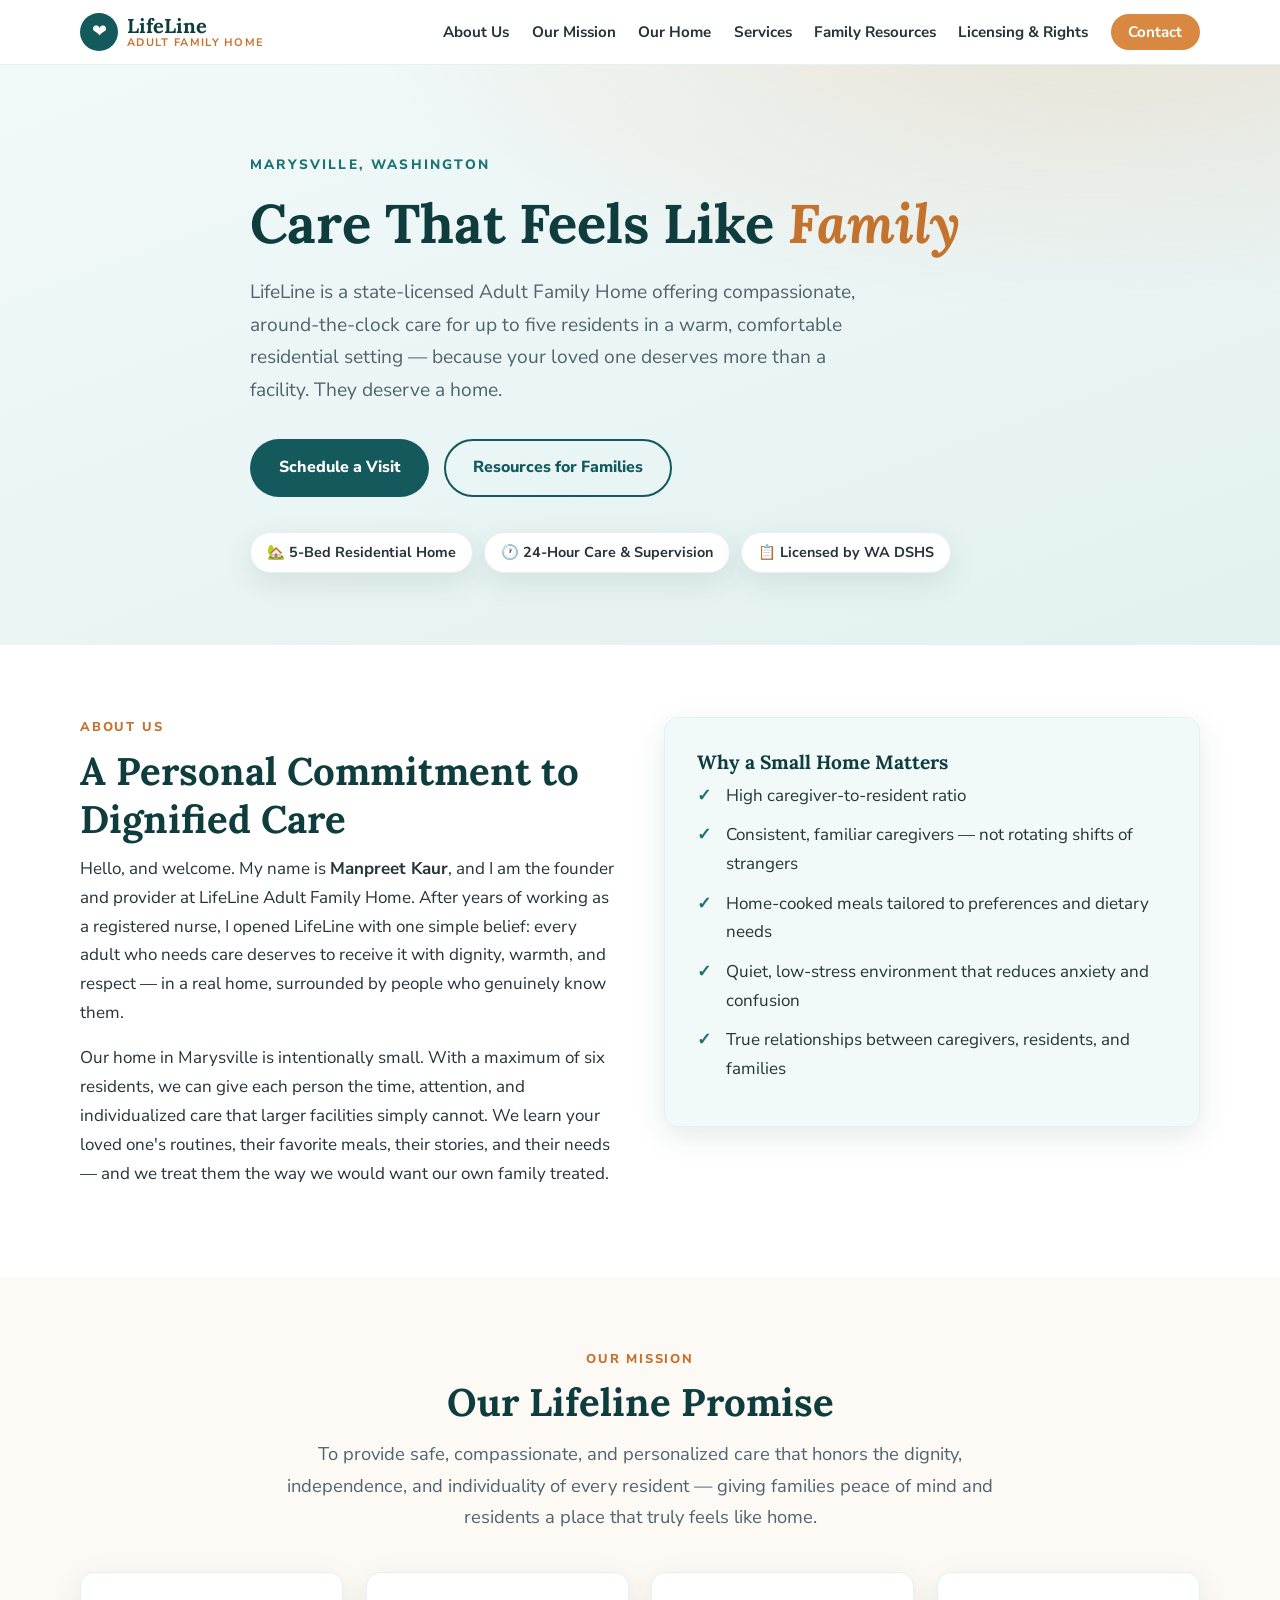
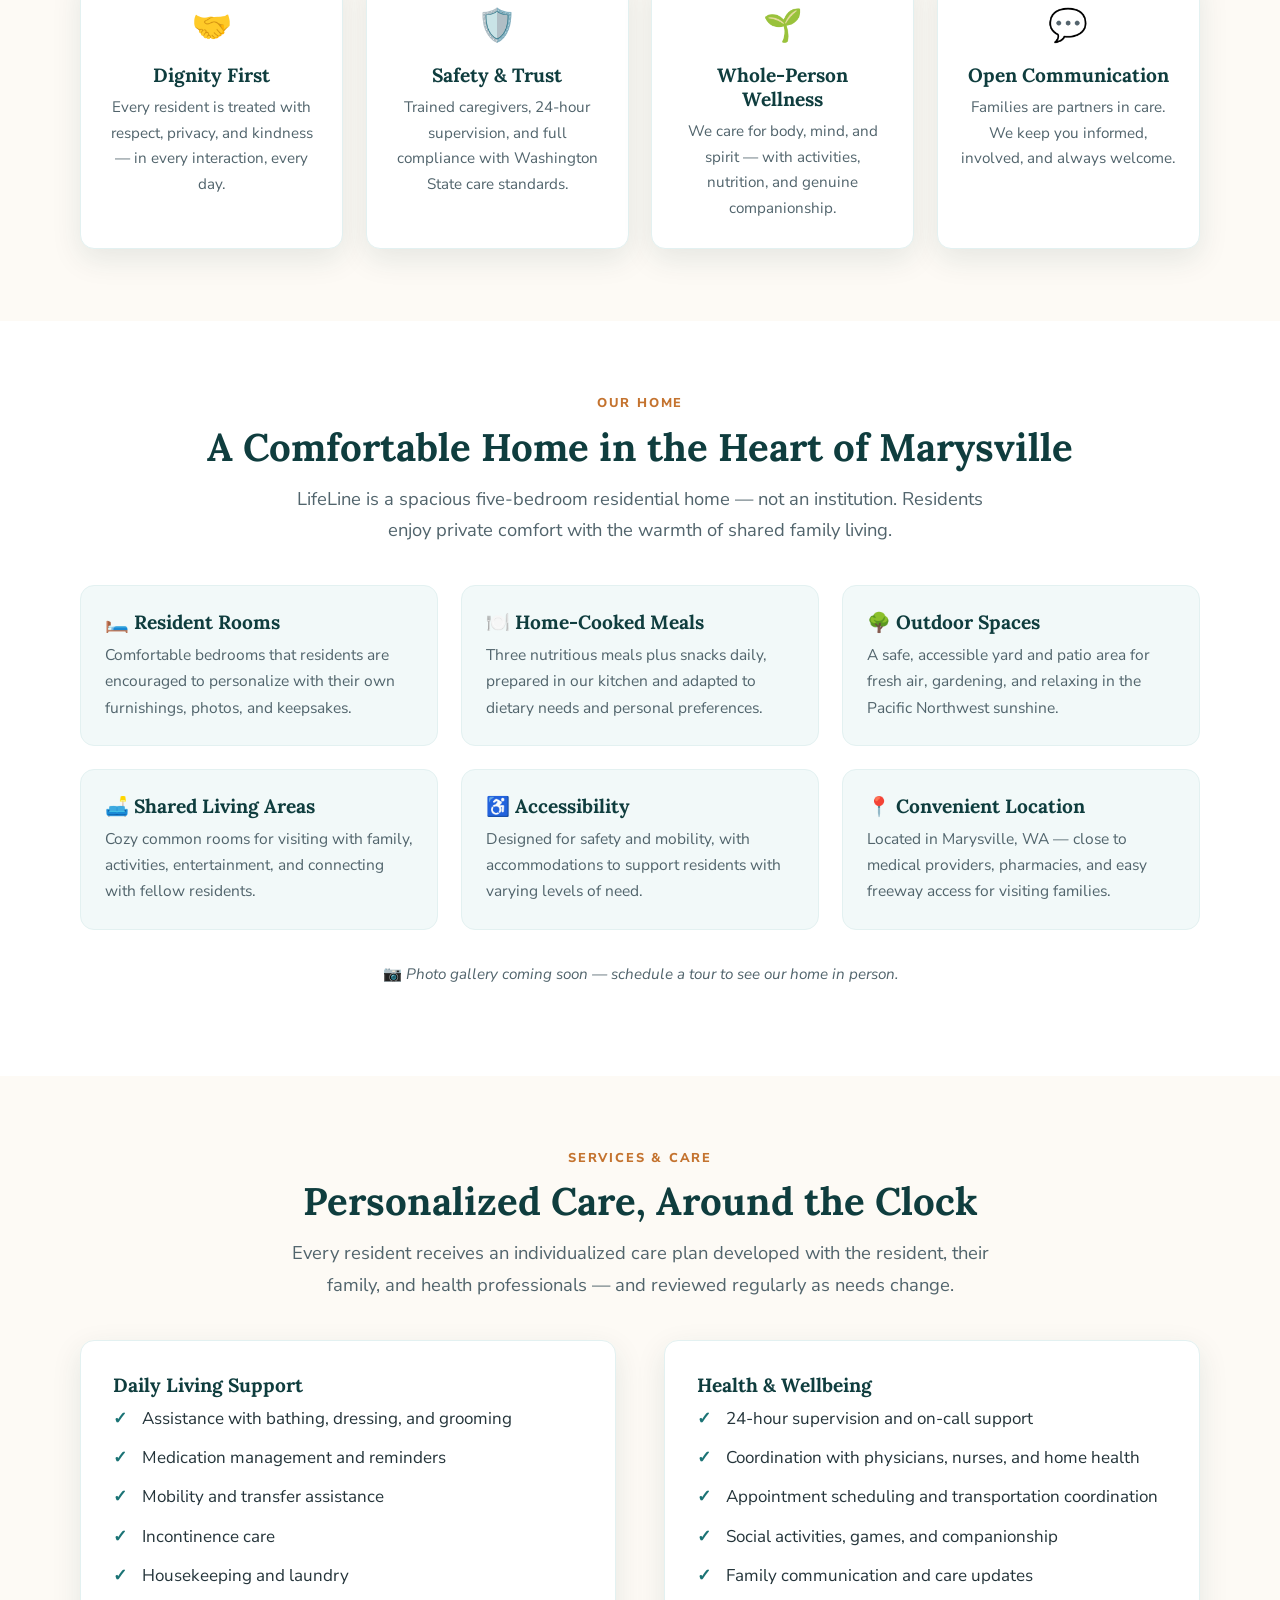
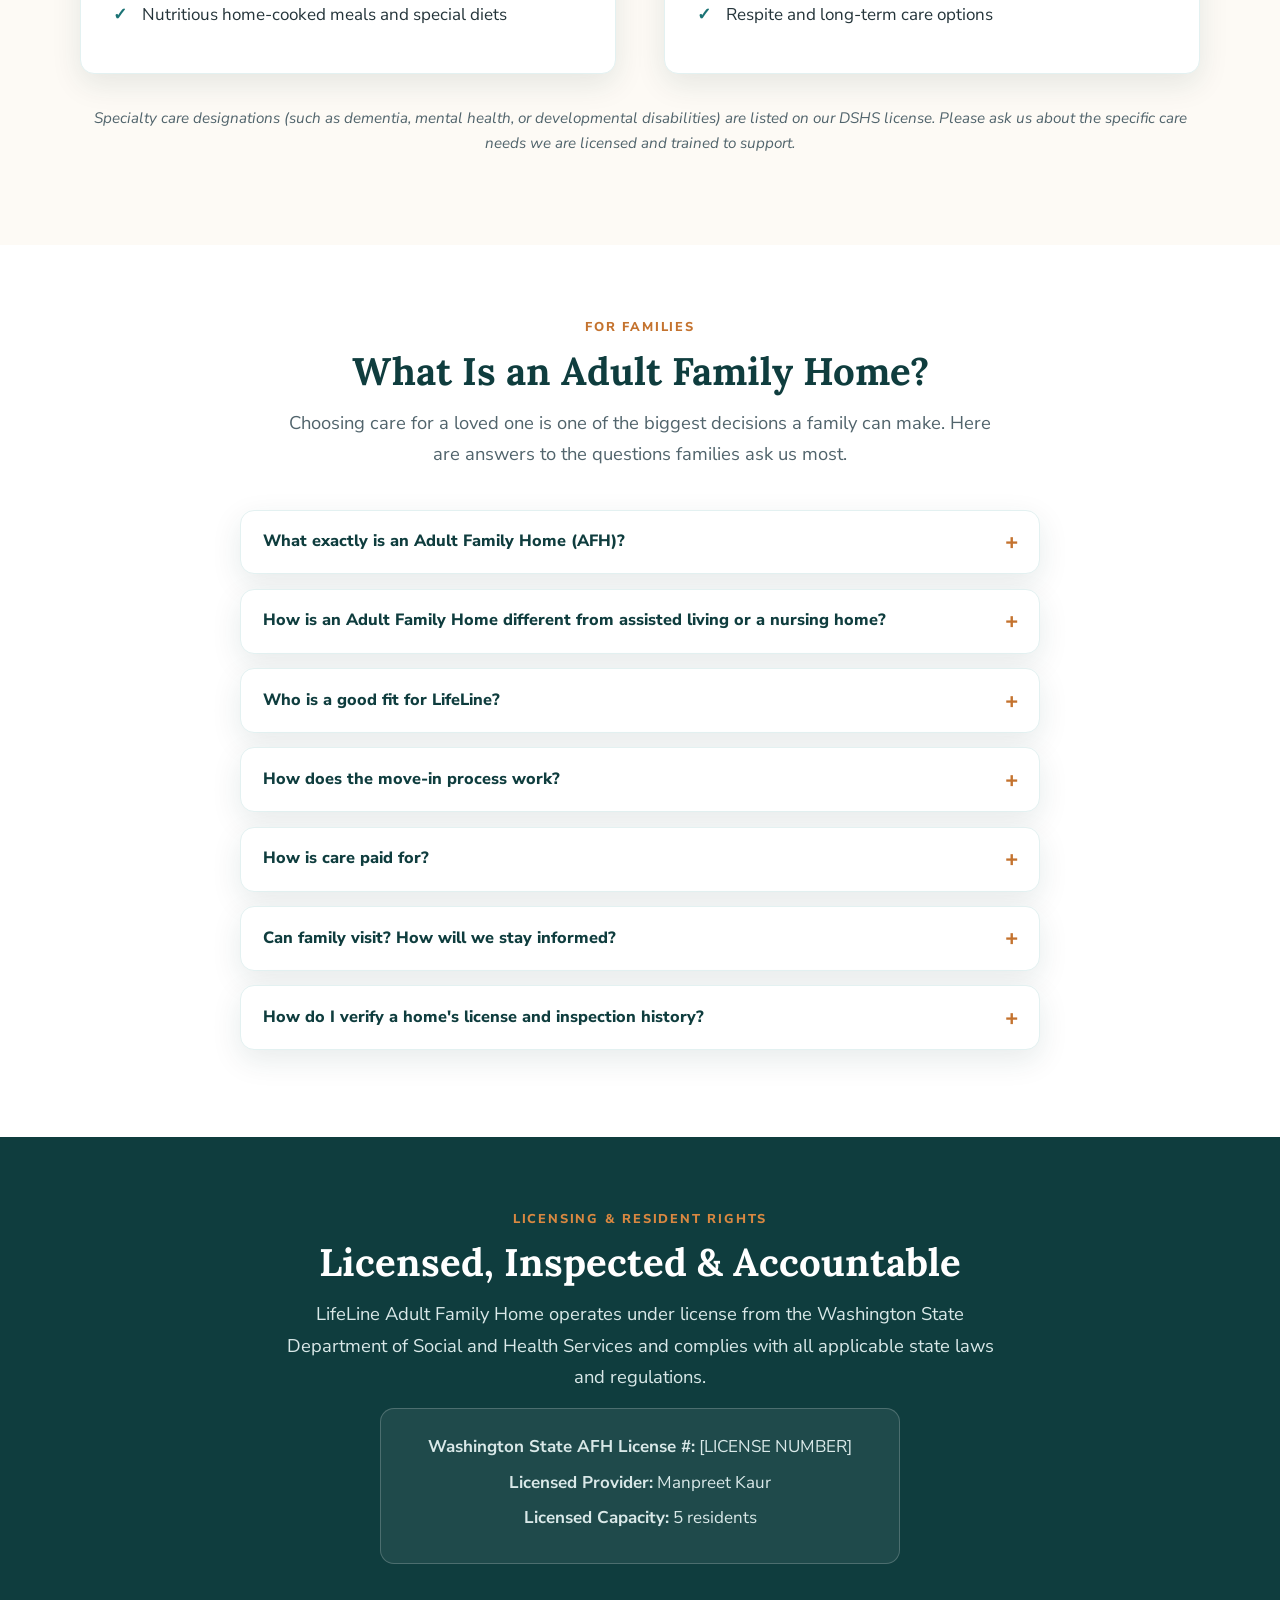
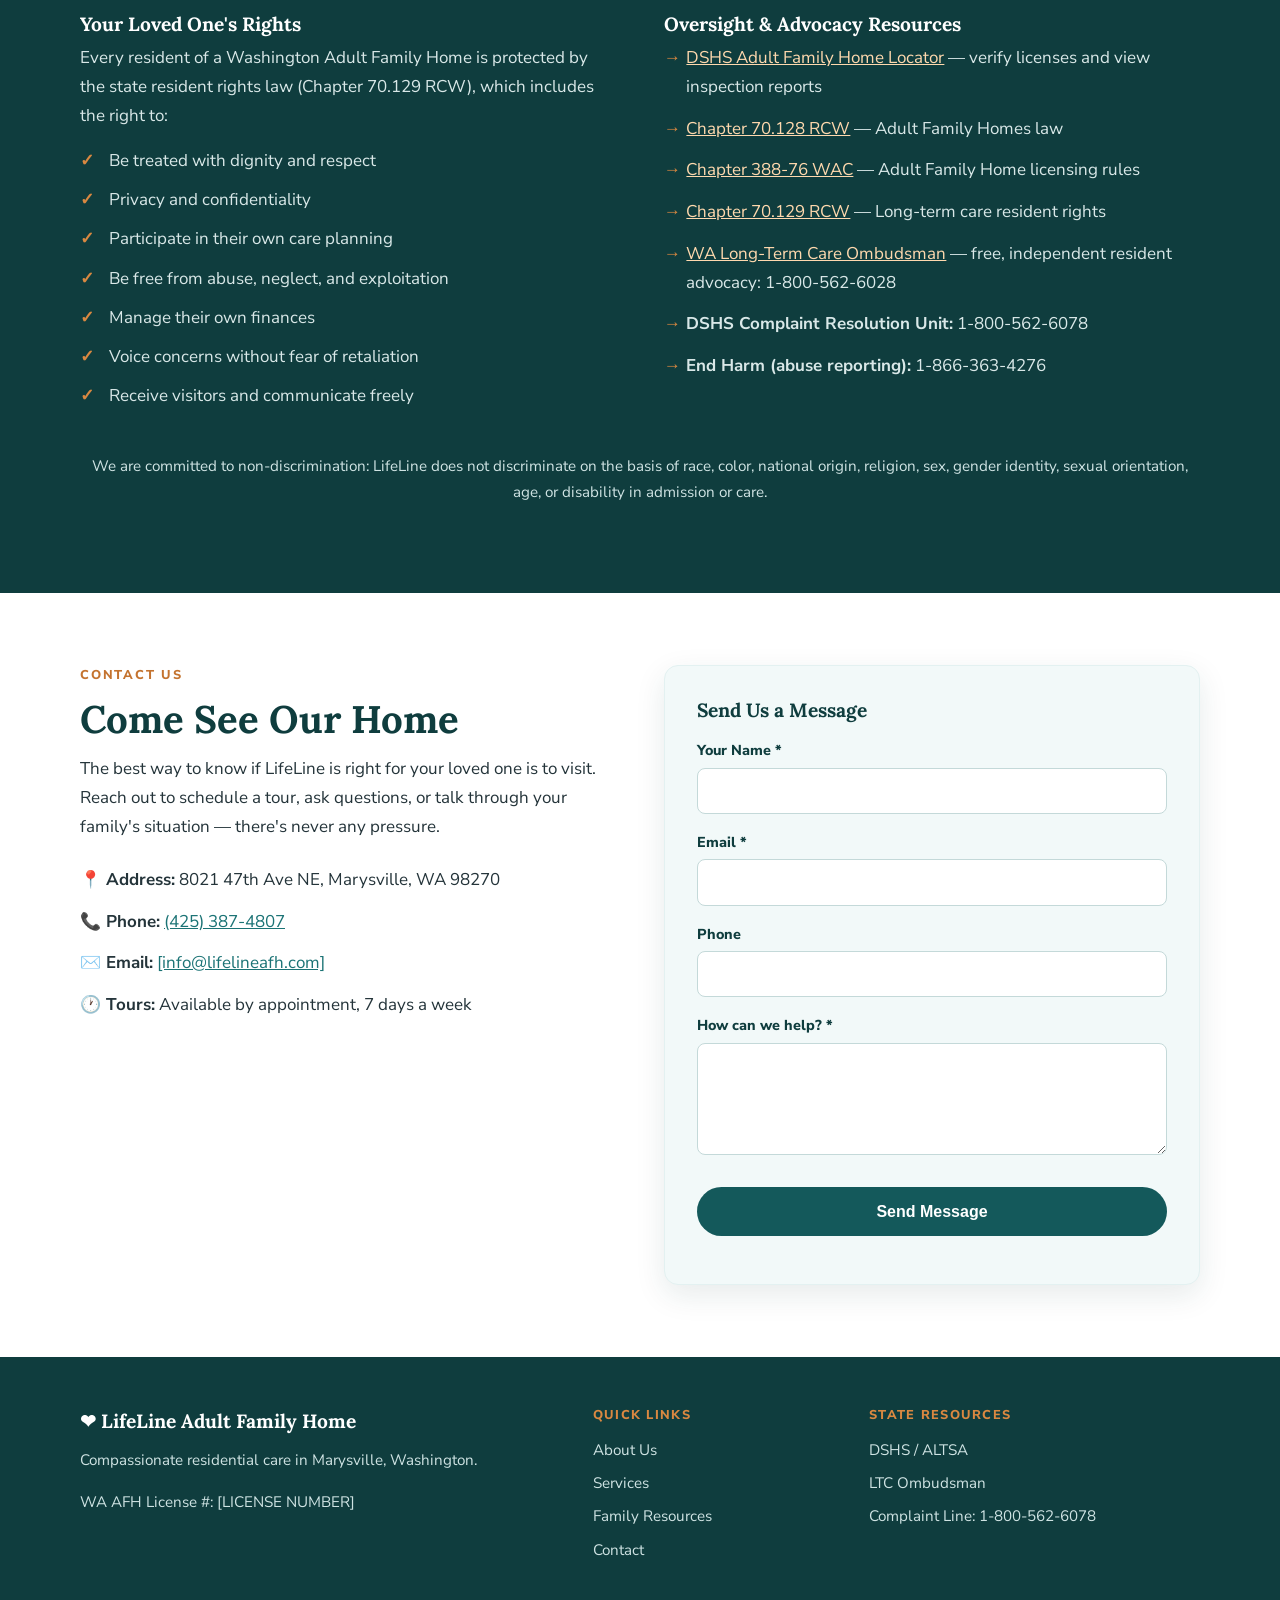
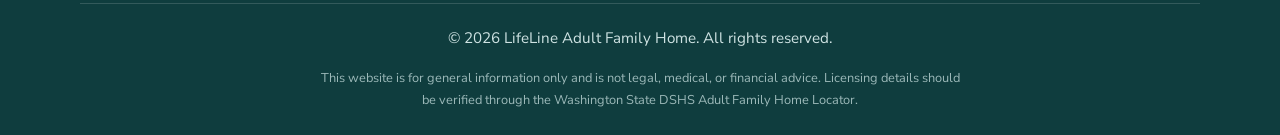
==== index.html @ e7408277 "Update index.html" ====
<!DOCTYPE html>
<html lang="en">
<head>
  <meta charset="UTF-8" />
  <meta name="viewport" content="width=device-width, initial-scale=1.0" />
  <meta name="description" content="LifeLine Adult Family Home in Marysville, Washington — compassionate, state-licensed residential care in a warm 5-bedroom home. Learn about our mission, services, and resources for families." />
  <title>LifeLine Adult Family Home | Marysville, WA</title>
  <link rel="preconnect" href="https://fonts.googleapis.com" />
  <link rel="preconnect" href="https://fonts.gstatic.com" crossorigin />
  <link href="https://fonts.googleapis.com/css2?family=Lora:wght@500;600;700&family=Nunito+Sans:wght@400;600;700;800&display=swap" rel="stylesheet" />
  <link rel="stylesheet" href="css/styles.css" />
</head>
<body>

  <!-- ============ HEADER / NAV ============ -->
  <header class="site-header" id="top">
    <nav class="nav container" aria-label="Main navigation">
      <a href="#top" class="brand">
        <span class="brand-mark" aria-hidden="true">❤</span>
        <span class="brand-text">LifeLine <small>Adult Family Home</small></span>
      </a>
      <button class="nav-toggle" id="navToggle" aria-label="Toggle menu" aria-expanded="false" aria-controls="navMenu">
        <span></span><span></span><span></span>
      </button>
      <ul class="nav-menu" id="navMenu">
        <li><a href="#about">About Us</a></li>
        <li><a href="#mission">Our Mission</a></li>
        <li><a href="#home-tour">Our Home</a></li>
        <li><a href="#services">Services</a></li>
        <li><a href="#families">Family Resources</a></li>
        <li><a href="#licensing">Licensing &amp; Rights</a></li>
        <li><a href="#contact" class="nav-cta">Contact</a></li>
      </ul>
    </nav>
  </header>

  <main>

    <!-- ============ HERO ============ -->
    <section class="hero">
      <div class="container hero-inner">
        <p class="hero-eyebrow">Marysville, Washington</p>
        <h1>Care That Feels Like <em>Family</em></h1>
        <p class="hero-sub">
          LifeLine is a state-licensed Adult Family Home offering compassionate,
          around-the-clock care for up to five residents in a warm, comfortable
          residential setting — because your loved one deserves more than a facility.
          They deserve a home.
        </p>
        <div class="hero-actions">
          <a href="#contact" class="btn btn-primary">Schedule a Visit</a>
          <a href="#families" class="btn btn-ghost">Resources for Families</a>
        </div>
        <ul class="hero-badges" aria-label="Highlights">
          <li>🏡 5-Bed Residential Home</li>
          <li>🕐 24-Hour Care &amp; Supervision</li>
          <li>📋 Licensed by WA DSHS</li>
        </ul>
      </div>
    </section>

    <!-- ============ ABOUT ============ -->
    <section class="section" id="about">
      <div class="container grid-2">
        <div>
          <p class="eyebrow">About Us</p>
          <h2>A Personal Commitment to Dignified Care</h2>
          <p>
            Hello, and welcome. My name is <strong>Manpreet Kaur</strong>, and I am the
            founder and provider at LifeLine Adult Family Home. After years of working
            as a registered nurse, I opened LifeLine with one simple belief: every adult who
            needs care deserves to receive it with dignity, warmth, and respect — in a
            real home, surrounded by people who genuinely know them.
          </p>
          <p>
            Our home in Marysville is intentionally small. With a maximum of six
            residents, we can give each person the time, attention, and individualized
            care that larger facilities simply cannot. We learn your loved one's
            routines, their favorite meals, their stories, and their needs — and we
            treat them the way we would want our own family treated.
          </p>
          <p>

          </p>
        </div>
        <div class="about-card">
          <h3>Why a Small Home Matters</h3>
          <ul class="check-list">
            <li>High caregiver-to-resident ratio</li>
            <li>Consistent, familiar caregivers — not rotating shifts of strangers</li>
            <li>Home-cooked meals tailored to preferences and dietary needs</li>
            <li>Quiet, low-stress environment that reduces anxiety and confusion</li>
            <li>True relationships between caregivers, residents, and families</li>
          </ul>
        </div>
      </div>
    </section>

    <!-- ============ MISSION ============ -->
    <section class="section section-tinted" id="mission">
      <div class="container narrow center">
        <p class="eyebrow">Our Mission</p>
        <h2>Our Lifeline Promise</h2>
        <p class="lead">
          To provide safe, compassionate, and personalized care that honors the
          dignity, independence, and individuality of every resident — giving
          families peace of mind and residents a place that truly feels like home.
        </p>
      </div>
      <div class="container values-grid">
        <div class="value-card">
          <div class="value-icon" aria-hidden="true">🤝</div>
          <h3>Dignity First</h3>
          <p>Every resident is treated with respect, privacy, and kindness — in every interaction, every day.</p>
        </div>
        <div class="value-card">
          <div class="value-icon" aria-hidden="true">🛡️</div>
          <h3>Safety &amp; Trust</h3>
          <p>Trained caregivers, 24-hour supervision, and full compliance with Washington State care standards.</p>
        </div>
        <div class="value-card">
          <div class="value-icon" aria-hidden="true">🌱</div>
          <h3>Whole-Person Wellness</h3>
          <p>We care for body, mind, and spirit — with activities, nutrition, and genuine companionship.</p>
        </div>
        <div class="value-card">
          <div class="value-icon" aria-hidden="true">💬</div>
          <h3>Open Communication</h3>
          <p>Families are partners in care. We keep you informed, involved, and always welcome.</p>
        </div>
      </div>
    </section>

    <!-- ============ OUR HOME ============ -->
    <section class="section" id="home-tour">
      <div class="container">
        <p class="eyebrow center">Our Home</p>
        <h2 class="center">A Comfortable Home in the Heart of Marysville</h2>
        <p class="lead center narrow">
          LifeLine is a spacious five-bedroom residential home — not an institution.
          Residents enjoy private comfort with the warmth of shared family living.
        </p>
        <div class="features-grid">
          <div class="feature">
            <h3>🛏️ Resident Rooms</h3>
            <p>Comfortable bedrooms that residents are encouraged to personalize with their own furnishings, photos, and keepsakes.</p>
          </div>
          <div class="feature">
            <h3>🍽️ Home-Cooked Meals</h3>
            <p>Three nutritious meals plus snacks daily, prepared in our kitchen and adapted to dietary needs and personal preferences.</p>
          </div>
          <div class="feature">
            <h3>🌳 Outdoor Spaces</h3>
            <p>A safe, accessible yard and patio area for fresh air, gardening, and relaxing in the Pacific Northwest sunshine.</p>
          </div>
          <div class="feature">
            <h3>🛋️ Shared Living Areas</h3>
            <p>Cozy common rooms for visiting with family, activities, entertainment, and connecting with fellow residents.</p>
          </div>
          <div class="feature">
            <h3>♿ Accessibility</h3>
            <p>Designed for safety and mobility, with accommodations to support residents with varying levels of need.</p>
          </div>
          <div class="feature">
            <h3>📍 Convenient Location</h3>
            <p>Located in Marysville, WA — close to medical providers, pharmacies, and easy freeway access for visiting families.</p>
          </div>
        </div>
        <p class="note center">
          📷 <em>Photo gallery coming soon — schedule a tour to see our home in person.</em>
        </p>
      </div>
    </section>

    <!-- ============ SERVICES ============ -->
    <section class="section section-tinted" id="services">
      <div class="container">
        <p class="eyebrow center">Services &amp; Care</p>
        <h2 class="center">Personalized Care, Around the Clock</h2>
        <p class="lead center narrow">
          Every resident receives an individualized care plan developed with the
          resident, their family, and health professionals — and reviewed regularly
          as needs change.
        </p>
        <div class="grid-2 services-grid">
          <div class="service-col">
            <h3>Daily Living Support</h3>
            <ul class="check-list">
              <li>Assistance with bathing, dressing, and grooming</li>
              <li>Medication management and reminders</li>
              <li>Mobility and transfer assistance</li>
              <li>Incontinence care</li>
              <li>Housekeeping and laundry</li>
              <li>Nutritious home-cooked meals and special diets</li>
            </ul>
          </div>
          <div class="service-col">
            <h3>Health &amp; Wellbeing</h3>
            <ul class="check-list">
              <li>24-hour supervision and on-call support</li>
              <li>Coordination with physicians, nurses, and home health</li>
              <li>Appointment scheduling and transportation coordination</li>
              <li>Social activities, games, and companionship</li>
              <li>Family communication and care updates</li>
              <li>Respite and long-term care options</li>
            </ul>
          </div>
        </div>
        <p class="note center">
          <em>Specialty care designations (such as dementia, mental health, or
          developmental disabilities) are listed on our DSHS license. Please ask us
          about the specific care needs we are licensed and trained to support.</em>
        </p>
      </div>
    </section>

    <!-- ============ FAMILY RESOURCES / WHAT IS AN AFH ============ -->
    <section class="section" id="families">
      <div class="container">
        <p class="eyebrow center">For Families</p>
        <h2 class="center">What Is an Adult Family Home?</h2>
        <p class="lead center narrow">
          Choosing care for a loved one is one of the biggest decisions a family can
          make. Here are answers to the questions families ask us most.
        </p>

        <div class="faq" id="faqList">
          <details class="faq-item">
            <summary>What exactly is an Adult Family Home (AFH)?</summary>
            <p>
              An Adult Family Home is a regular residential home licensed by the
              Washington State Department of Social and Health Services (DSHS) to
              provide housing, meals, laundry, supervision, and personal care to a
              small number of adults (LifeLine is licensed for up to five residents).
              AFHs are governed by Chapter 70.128 RCW and Chapter 388-76 WAC, and are
              regularly inspected by the state.
            </p>
          </details>
          <details class="faq-item">
            <summary>How is an Adult Family Home different from assisted living or a nursing home?</summary>
            <p>
              Assisted living facilities and nursing homes are larger, institutional
              settings that may serve dozens or hundreds of residents. An Adult Family
              Home offers many of the same personal care services in a true house, with
              far fewer residents and a much more personal, family-style atmosphere.
              Many families find AFHs offer more individual attention at a comparable
              or lower cost.
            </p>
          </details>
          <details class="faq-item">
            <summary>Who is a good fit for LifeLine?</summary>
            <p>
              Adults who need help with daily activities — such as bathing, dressing,
              medications, meals, or mobility — but who want to live in a comfortable
              home rather than a large facility. During our assessment process, we
              evaluate each person's needs to make sure we can provide safe,
              appropriate care within the scope of our license.
            </p>
          </details>
          <details class="faq-item">
            <summary>How does the move-in process work?</summary>
            <p>
              It starts with a conversation and a tour. From there, Washington State
              requires a full assessment and a negotiated care plan before admission,
              along with a disclosure of services and a written admission agreement
              so you know exactly what care and services are provided and what they
              cost. We walk families through every step.
            </p>
          </details>
          <details class="faq-item">
            <summary>How is care paid for?</summary>
            <p>
              Residents may pay privately, and many Adult Family Homes also serve
              residents whose care is funded through Washington Medicaid programs
              (such as COPES) administered by DSHS. Long-term care insurance and VA
              benefits may also apply. Contact us and we'll help you understand the
              options for your situation.
            </p>
          </details>
          <details class="faq-item">
            <summary>Can family visit? How will we stay informed?</summary>
            <p>
              Always. Families are welcome here, and residents have the right to
              visitors of their choosing. We provide regular updates and encourage
              ongoing involvement in care planning — you remain a central part of
              your loved one's life and care.
            </p>
          </details>
          <details class="faq-item">
            <summary>How do I verify a home's license and inspection history?</summary>
            <p>
              You can look up any Adult Family Home's license status, capacity,
              specialty designations, and inspection reports using the DSHS
              <a href="https://fortress.wa.gov/dshs/adsaapps/lookup/AFHPubLookup.aspx" target="_blank" rel="noopener noreferrer">Adult Family Home Locator</a>.
              We encourage every family to do this for any home they consider —
              including ours.
            </p>
          </details>
        </div>
      </div>
    </section>

    <!-- ============ LICENSING & RESIDENT RIGHTS ============ -->
    <section class="section section-dark" id="licensing">
      <div class="container">
        <p class="eyebrow center">Licensing &amp; Resident Rights</p>
        <h2 class="center">Licensed, Inspected &amp; Accountable</h2>
        <p class="lead center narrow">
          LifeLine Adult Family Home operates under license from the Washington State
          Department of Social and Health Services and complies with all applicable
          state laws and regulations.
        </p>

        <div class="license-box center">
          <p><strong>Washington State AFH License #:</strong> [LICENSE NUMBER]</p>
          <p><strong>Licensed Provider:</strong> Manpreet Kaur</p>
          <p><strong>Licensed Capacity:</strong> 5 residents</p>
        </div>

        <div class="grid-2">
          <div>
            <h3>Your Loved One's Rights</h3>
            <p>
              Every resident of a Washington Adult Family Home is protected by the
              state resident rights law (Chapter 70.129 RCW), which includes the
              right to:
            </p>
            <ul class="check-list light">
              <li>Be treated with dignity and respect</li>
              <li>Privacy and confidentiality</li>
              <li>Participate in their own care planning</li>
              <li>Be free from abuse, neglect, and exploitation</li>
              <li>Manage their own finances</li>
              <li>Voice concerns without fear of retaliation</li>
              <li>Receive visitors and communicate freely</li>
            </ul>
          </div>
          <div>
            <h3>Oversight &amp; Advocacy Resources</h3>
            <ul class="resource-list">
              <li>
                <a href="https://www.dshs.wa.gov/altsa/residential-care-services/adult-family-home-locator" target="_blank" rel="noopener noreferrer">DSHS Adult Family Home Locator</a>
                — verify licenses and view inspection reports
              </li>
              <li>
                <a href="https://app.leg.wa.gov/RCW/default.aspx?cite=70.128" target="_blank" rel="noopener noreferrer">Chapter 70.128 RCW</a>
                — Adult Family Homes law
              </li>
              <li>
                <a href="https://app.leg.wa.gov/wac/default.aspx?cite=388-76" target="_blank" rel="noopener noreferrer">Chapter 388-76 WAC</a>
                — Adult Family Home licensing rules
              </li>
              <li>
                <a href="https://app.leg.wa.gov/RCW/default.aspx?cite=70.129" target="_blank" rel="noopener noreferrer">Chapter 70.129 RCW</a>
                — Long-term care resident rights
              </li>
              <li>
                <a href="https://www.waombudsman.org/" target="_blank" rel="noopener noreferrer">WA Long-Term Care Ombudsman</a>
                — free, independent resident advocacy: 1-800-562-6028
              </li>
              <li>
                <strong>DSHS Complaint Resolution Unit:</strong> 1-800-562-6078
              </li>
              <li>
                <strong>End Harm (abuse reporting):</strong> 1-866-363-4276
              </li>
            </ul>
          </div>
        </div>

        <p class="note light center">
          We are committed to non-discrimination: LifeLine does not discriminate on
          the basis of race, color, national origin, religion, sex, gender identity,
          sexual orientation, age, or disability in admission or care.
        </p>
      </div>
    </section>

    <!-- ============ CONTACT ============ -->
    <section class="section" id="contact">
      <div class="container grid-2">
        <div>
          <p class="eyebrow">Contact Us</p>
          <h2>Come See Our Home</h2>
          <p>
            The best way to know if LifeLine is right for your loved one is to visit.
            Reach out to schedule a tour, ask questions, or talk through your family's
            situation — there's never any pressure.
          </p>
          <ul class="contact-list">
            <li><strong>📍 Address:</strong> 8021 47th Ave NE, Marysville, WA 98270</li>
            <li><strong>📞 Phone:</strong> <a href="tel:+14253874807">(425) 387-4807</a></li>
            <li><strong>✉️ Email:</strong> <a href="mailto:info@lifelineafh.com">[info@lifelineafh.com]</a></li>
            <li><strong>🕐 Tours:</strong> Available by appointment, 7 days a week</li>
          </ul>
        </div>
        <div class="contact-card">
          <h3>Send Us a Message</h3>
          <form id="contactForm" novalidate>
            <label for="name">Your Name <span aria-hidden="true">*</span></label>
            <input type="text" id="name" name="name" autocomplete="name" required />

            <label for="email">Email <span aria-hidden="true">*</span></label>
            <input type="email" id="email" name="email" autocomplete="email" required />

            <label for="phone">Phone</label>
            <input type="tel" id="phone" name="phone" autocomplete="tel" />

            <label for="message">How can we help? <span aria-hidden="true">*</span></label>
            <textarea id="message" name="message" rows="4" required></textarea>

            <button type="submit" class="btn btn-primary btn-block">Send Message</button>
            <p class="form-status" id="formStatus" role="status" aria-live="polite"></p>
          </form>
        </div>
      </div>
    </section>

  </main>

  <!-- ============ FOOTER ============ -->
  <footer class="site-footer">
    <div class="container footer-grid">
      <div>
        <p class="footer-brand">❤ LifeLine Adult Family Home</p>
        <p>Compassionate residential care in Marysville, Washington.</p>
        <p>WA AFH License #: [LICENSE NUMBER]</p>
      </div>
      <div>
        <p class="footer-heading">Quick Links</p>
        <ul>
          <li><a href="#about">About Us</a></li>
          <li><a href="#services">Services</a></li>
          <li><a href="#families">Family Resources</a></li>
          <li><a href="#contact">Contact</a></li>
        </ul>
      </div>
      <div>
        <p class="footer-heading">State Resources</p>
        <ul>
          <li><a href="https://www.dshs.wa.gov/altsa" target="_blank" rel="noopener noreferrer">DSHS / ALTSA</a></li>
          <li><a href="https://www.waombudsman.org/" target="_blank" rel="noopener noreferrer">LTC Ombudsman</a></li>
          <li>Complaint Line: 1-800-562-6078</li>
        </ul>
      </div>
    </div>
    <div class="container footer-bottom">
      <p>&copy; <span id="year"></span> LifeLine Adult Family Home. All rights reserved.</p>
      <p class="disclaimer">
        This website is for general information only and is not legal, medical, or
        financial advice. Licensing details should be verified through the Washington
        State DSHS Adult Family Home Locator.
      </p>
    </div>
  </footer>

  <script src="js/script.js"></script>
</body>
</html>
---- css/styles.css ----
/* ==========================================================
   LifeLine Adult Family Home — Marysville, WA
   ========================================================== */

:root {
  --teal-900: #0f3d3e;
  --teal-700: #14595b;
  --teal-600: #1b7375;
  --teal-100: #e3f1f1;
  --teal-50: #f2f9f9;
  --warm-500: #d98841;
  --warm-600: #c4732f;
  --ink: #24343a;
  --ink-soft: #51646c;
  --white: #ffffff;
  --cream: #fdfaf5;
  --radius: 14px;
  --shadow: 0 10px 30px rgba(15, 61, 62, 0.10);
  --font-head: "Lora", Georgia, serif;
  --font-body: "Nunito Sans", "Segoe UI", Arial, sans-serif;
}

* { margin: 0; padding: 0; box-sizing: border-box; }

html { scroll-behavior: smooth; }

body {
  font-family: var(--font-body);
  color: var(--ink);
  background: var(--white);
  line-height: 1.7;
  font-size: 1.0625rem;
}

img { max-width: 100%; display: block; }

.container { width: min(1120px, 92%); margin: 0 auto; }
.narrow { max-width: 720px; margin-left: auto; margin-right: auto; }
.center { text-align: center; }

h1, h2, h3 { font-family: var(--font-head); color: var(--teal-900); line-height: 1.25; }
h1 { font-size: clamp(2.2rem, 5vw, 3.4rem); }
h2 { font-size: clamp(1.7rem, 3.5vw, 2.4rem); margin-bottom: 0.75rem; }
h3 { font-size: 1.2rem; margin-bottom: 0.5rem; }

p { margin-bottom: 1rem; }

a { color: var(--teal-600); }
a:hover { color: var(--warm-600); }

.eyebrow {
  text-transform: uppercase;
  letter-spacing: 0.14em;
  font-weight: 800;
  font-size: 0.8rem;
  color: var(--warm-600);
  margin-bottom: 0.5rem;
}

.lead { font-size: 1.15rem; color: var(--ink-soft); }

.note { font-size: 0.95rem; color: var(--ink-soft); margin-top: 2rem; }
.note.light { color: #cfe3e3; }

/* ---------- Header / Nav ---------- */
.site-header {
  position: sticky;
  top: 0;
  z-index: 100;
  background: rgba(255, 255, 255, 0.96);
  backdrop-filter: blur(8px);
  border-bottom: 1px solid var(--teal-100);
}

.nav {
  display: flex;
  align-items: center;
  justify-content: space-between;
  padding: 0.8rem 0;
}

.brand {
  display: flex;
  align-items: center;
  gap: 0.55rem;
  text-decoration: none;
}

.brand-mark {
  display: grid;
  place-items: center;
  width: 2.4rem;
  height: 2.4rem;
  border-radius: 50%;
  background: var(--teal-700);
  color: var(--white);
  font-size: 1.1rem;
}

.brand-text {
  font-family: var(--font-head);
  font-weight: 700;
  font-size: 1.25rem;
  color: var(--teal-900);
  line-height: 1.1;
}

.brand-text small {
  display: block;
  font-family: var(--font-body);
  font-size: 0.68rem;
  font-weight: 700;
  letter-spacing: 0.12em;
  text-transform: uppercase;
  color: var(--warm-600);
}

.nav-menu {
  display: flex;
  align-items: center;
  gap: 1.4rem;
  list-style: none;
}

.nav-menu a {
  text-decoration: none;
  font-weight: 700;
  font-size: 0.95rem;
  color: var(--ink);
}

.nav-menu a:hover { color: var(--teal-600); }

.nav-cta {
  background: var(--warm-500);
  color: var(--white) !important;
  padding: 0.5rem 1.1rem;
  border-radius: 999px;
}

.nav-cta:hover { background: var(--warm-600); }

.nav-toggle {
  display: none;
  flex-direction: column;
  gap: 5px;
  background: none;
  border: 0;
  cursor: pointer;
  padding: 6px;
}

.nav-toggle span {
  width: 24px;
  height: 3px;
  border-radius: 2px;
  background: var(--teal-900);
  transition: transform 0.2s ease, opacity 0.2s ease;
}

.nav-toggle.open span:nth-child(1) { transform: translateY(8px) rotate(45deg); }
.nav-toggle.open span:nth-child(2) { opacity: 0; }
.nav-toggle.open span:nth-child(3) { transform: translateY(-8px) rotate(-45deg); }

/* ---------- Hero ---------- */
.hero {
  background:
    radial-gradient(1200px 500px at 85% -10%, rgba(217, 136, 65, 0.18), transparent 60%),
    linear-gradient(160deg, var(--teal-50) 0%, var(--teal-100) 100%);
  padding: 5.5rem 0 4.5rem;
}

.hero-inner { max-width: 780px; }

.hero-eyebrow {
  text-transform: uppercase;
  letter-spacing: 0.16em;
  font-weight: 800;
  font-size: 0.85rem;
  color: var(--teal-600);
  margin-bottom: 0.8rem;
}

.hero h1 em { color: var(--warm-600); font-style: italic; }

.hero-sub {
  font-size: 1.2rem;
  color: var(--ink-soft);
  margin: 1.2rem 0 2rem;
  max-width: 620px;
}

.hero-actions { display: flex; flex-wrap: wrap; gap: 0.9rem; margin-bottom: 2.2rem; }

.hero-badges {
  display: flex;
  flex-wrap: wrap;
  gap: 0.7rem;
  list-style: none;
}

.hero-badges li {
  background: var(--white);
  border: 1px solid var(--teal-100);
  border-radius: 999px;
  padding: 0.45rem 1rem;
  font-weight: 700;
  font-size: 0.9rem;
  box-shadow: var(--shadow);
}

/* ---------- Buttons ---------- */
.btn {
  display: inline-block;
  padding: 0.85rem 1.7rem;
  border-radius: 999px;
  font-weight: 800;
  font-size: 1rem;
  text-decoration: none;
  border: 2px solid transparent;
  cursor: pointer;
  transition: background 0.2s ease, color 0.2s ease, transform 0.1s ease;
}

.btn:active { transform: scale(0.98); }

.btn-primary { background: var(--teal-700); color: var(--white); }
.btn-primary:hover { background: var(--teal-900); color: var(--white); }

.btn-ghost { border-color: var(--teal-700); color: var(--teal-700); background: transparent; }
.btn-ghost:hover { background: var(--teal-700); color: var(--white); }

.btn-block { width: 100%; }

/* ---------- Sections ---------- */
.section { padding: 4.5rem 0; }
.section-tinted { background: var(--cream); }
.section-dark { background: var(--teal-900); }

.section-dark h2, .section-dark h3 { color: var(--white); }
.section-dark p, .section-dark li { color: #d9e8e8; }
.section-dark .eyebrow { color: var(--warm-500); }
.section-dark a { color: #ffd9ae; }
.section-dark a:hover { color: var(--white); }

.grid-2 {
  display: grid;
  grid-template-columns: 1fr 1fr;
  gap: 3rem;
  align-items: start;
}

/* ---------- About ---------- */
.about-card {
  background: var(--teal-50);
  border: 1px solid var(--teal-100);
  border-radius: var(--radius);
  padding: 2rem;
  box-shadow: var(--shadow);
}

.check-list { list-style: none; }

.check-list li {
  padding-left: 1.8rem;
  position: relative;
  margin-bottom: 0.65rem;
}

.check-list li::before {
  content: "✓";
  position: absolute;
  left: 0;
  top: 0;
  font-weight: 800;
  color: var(--teal-600);
}

.check-list.light li::before { color: var(--warm-500); }

/* ---------- Mission values ---------- */
.values-grid {
  display: grid;
  grid-template-columns: repeat(4, 1fr);
  gap: 1.4rem;
  margin-top: 2.5rem;
}

.value-card {
  background: var(--white);
  border: 1px solid var(--teal-100);
  border-radius: var(--radius);
  padding: 1.6rem 1.4rem;
  box-shadow: var(--shadow);
  text-align: center;
}

.value-icon { font-size: 2rem; margin-bottom: 0.6rem; }
.value-card p { margin-bottom: 0; font-size: 0.95rem; color: var(--ink-soft); }

/* ---------- Features (Our Home) ---------- */
.features-grid {
  display: grid;
  grid-template-columns: repeat(3, 1fr);
  gap: 1.4rem;
  margin-top: 2.5rem;
}

.feature {
  background: var(--teal-50);
  border: 1px solid var(--teal-100);
  border-radius: var(--radius);
  padding: 1.5rem;
}

.feature p { margin-bottom: 0; font-size: 0.97rem; color: var(--ink-soft); }

/* ---------- Services ---------- */
.services-grid { margin-top: 2.5rem; }

.service-col {
  background: var(--white);
  border: 1px solid var(--teal-100);
  border-radius: var(--radius);
  padding: 2rem;
  box-shadow: var(--shadow);
}

/* ---------- FAQ ---------- */
.faq { max-width: 800px; margin: 2.5rem auto 0; }

.faq-item {
  background: var(--white);
  border: 1px solid var(--teal-100);
  border-radius: var(--radius);
  margin-bottom: 0.9rem;
  box-shadow: var(--shadow);
  overflow: hidden;
}

.faq-item summary {
  cursor: pointer;
  padding: 1.1rem 1.4rem;
  font-weight: 800;
  font-size: 1.02rem;
  color: var(--teal-900);
  list-style: none;
  position: relative;
  padding-right: 3rem;
}

.faq-item summary::-webkit-details-marker { display: none; }

.faq-item summary::after {
  content: "+";
  position: absolute;
  right: 1.3rem;
  top: 50%;
  transform: translateY(-50%);
  font-size: 1.4rem;
  color: var(--warm-600);
  transition: transform 0.2s ease;
}

.faq-item[open] summary::after { content: "–"; }

.faq-item p { padding: 0 1.4rem 1.2rem; color: var(--ink-soft); margin-bottom: 0; }

/* ---------- Licensing ---------- */
.license-box {
  background: rgba(255, 255, 255, 0.07);
  border: 1px solid rgba(255, 255, 255, 0.2);
  border-radius: var(--radius);
  padding: 1.5rem 2rem;
  max-width: 520px;
  margin: 0 auto 3rem;
}

.license-box p { margin-bottom: 0.4rem; }

.resource-list { list-style: none; }

.resource-list li {
  margin-bottom: 0.8rem;
  padding-left: 1.4rem;
  position: relative;
}

.resource-list li::before {
  content: "→";
  position: absolute;
  left: 0;
  color: var(--warm-500);
  font-weight: 800;
}

/* ---------- Contact ---------- */
.contact-list { list-style: none; margin-top: 1.5rem; }
.contact-list li { margin-bottom: 0.8rem; }

.contact-card {
  background: var(--teal-50);
  border: 1px solid var(--teal-100);
  border-radius: var(--radius);
  padding: 2rem;
  box-shadow: var(--shadow);
}

.contact-card label {
  display: block;
  font-weight: 800;
  font-size: 0.9rem;
  margin: 1rem 0 0.3rem;
  color: var(--teal-900);
}

.contact-card input,
.contact-card textarea {
  width: 100%;
  padding: 0.7rem 0.9rem;
  border: 1.5px solid #c4d9d9;
  border-radius: 8px;
  font-family: inherit;
  font-size: 1rem;
  background: var(--white);
}

.contact-card input:focus,
.contact-card textarea:focus {
  outline: 2px solid var(--teal-600);
  outline-offset: 1px;
  border-color: var(--teal-600);
}

.contact-card button { margin-top: 1.4rem; }

.form-status { margin-top: 0.8rem; font-weight: 700; font-size: 0.95rem; color: var(--teal-700); }

/* ---------- Footer ---------- */
.site-footer {
  background: var(--teal-900);
  color: #cfe3e3;
  padding: 3rem 0 1.5rem;
  font-size: 0.95rem;
}

.footer-grid {
  display: grid;
  grid-template-columns: 2fr 1fr 1.4fr;
  gap: 2.5rem;
  padding-bottom: 2rem;
  border-bottom: 1px solid rgba(255, 255, 255, 0.15);
}

.footer-brand {
  font-family: var(--font-head);
  font-size: 1.2rem;
  font-weight: 700;
  color: var(--white);
  margin-bottom: 0.6rem;
}

.footer-heading {
  font-weight: 800;
  text-transform: uppercase;
  letter-spacing: 0.1em;
  font-size: 0.8rem;
  color: var(--warm-500);
  margin-bottom: 0.7rem;
}

.site-footer ul { list-style: none; }
.site-footer li { margin-bottom: 0.45rem; }
.site-footer a { color: #cfe3e3; text-decoration: none; }
.site-footer a:hover { color: var(--white); text-decoration: underline; }

.footer-bottom { padding-top: 1.4rem; text-align: center; }
.disclaimer { font-size: 0.8rem; color: #9bb8b8; max-width: 640px; margin: 0.4rem auto 0; }

/* ---------- Responsive ---------- */
@media (max-width: 900px) {
  .grid-2 { grid-template-columns: 1fr; gap: 2rem; }
  .values-grid { grid-template-columns: repeat(2, 1fr); }
  .features-grid { grid-template-columns: repeat(2, 1fr); }
  .footer-grid { grid-template-columns: 1fr; gap: 1.8rem; }
}

@media (max-width: 720px) {
  .nav-toggle { display: flex; }

  .nav-menu {
    position: absolute;
    top: 100%;
    left: 0;
    right: 0;
    flex-direction: column;
    align-items: stretch;
    gap: 0;
    background: var(--white);
    border-bottom: 1px solid var(--teal-100);
    box-shadow: var(--shadow);
    display: none;
    padding: 0.5rem 0;
  }

  .nav-menu.open { display: flex; }

  .nav-menu li a {
    display: block;
    padding: 0.85rem 1.5rem;
  }

  .nav-cta { border-radius: 0; margin: 0.4rem 1.5rem; border-radius: 999px; text-align: center; }

  .hero { padding: 3.5rem 0 3rem; }
  .values-grid, .features-grid { grid-template-columns: 1fr; }
  .section { padding: 3.2rem 0; }
}
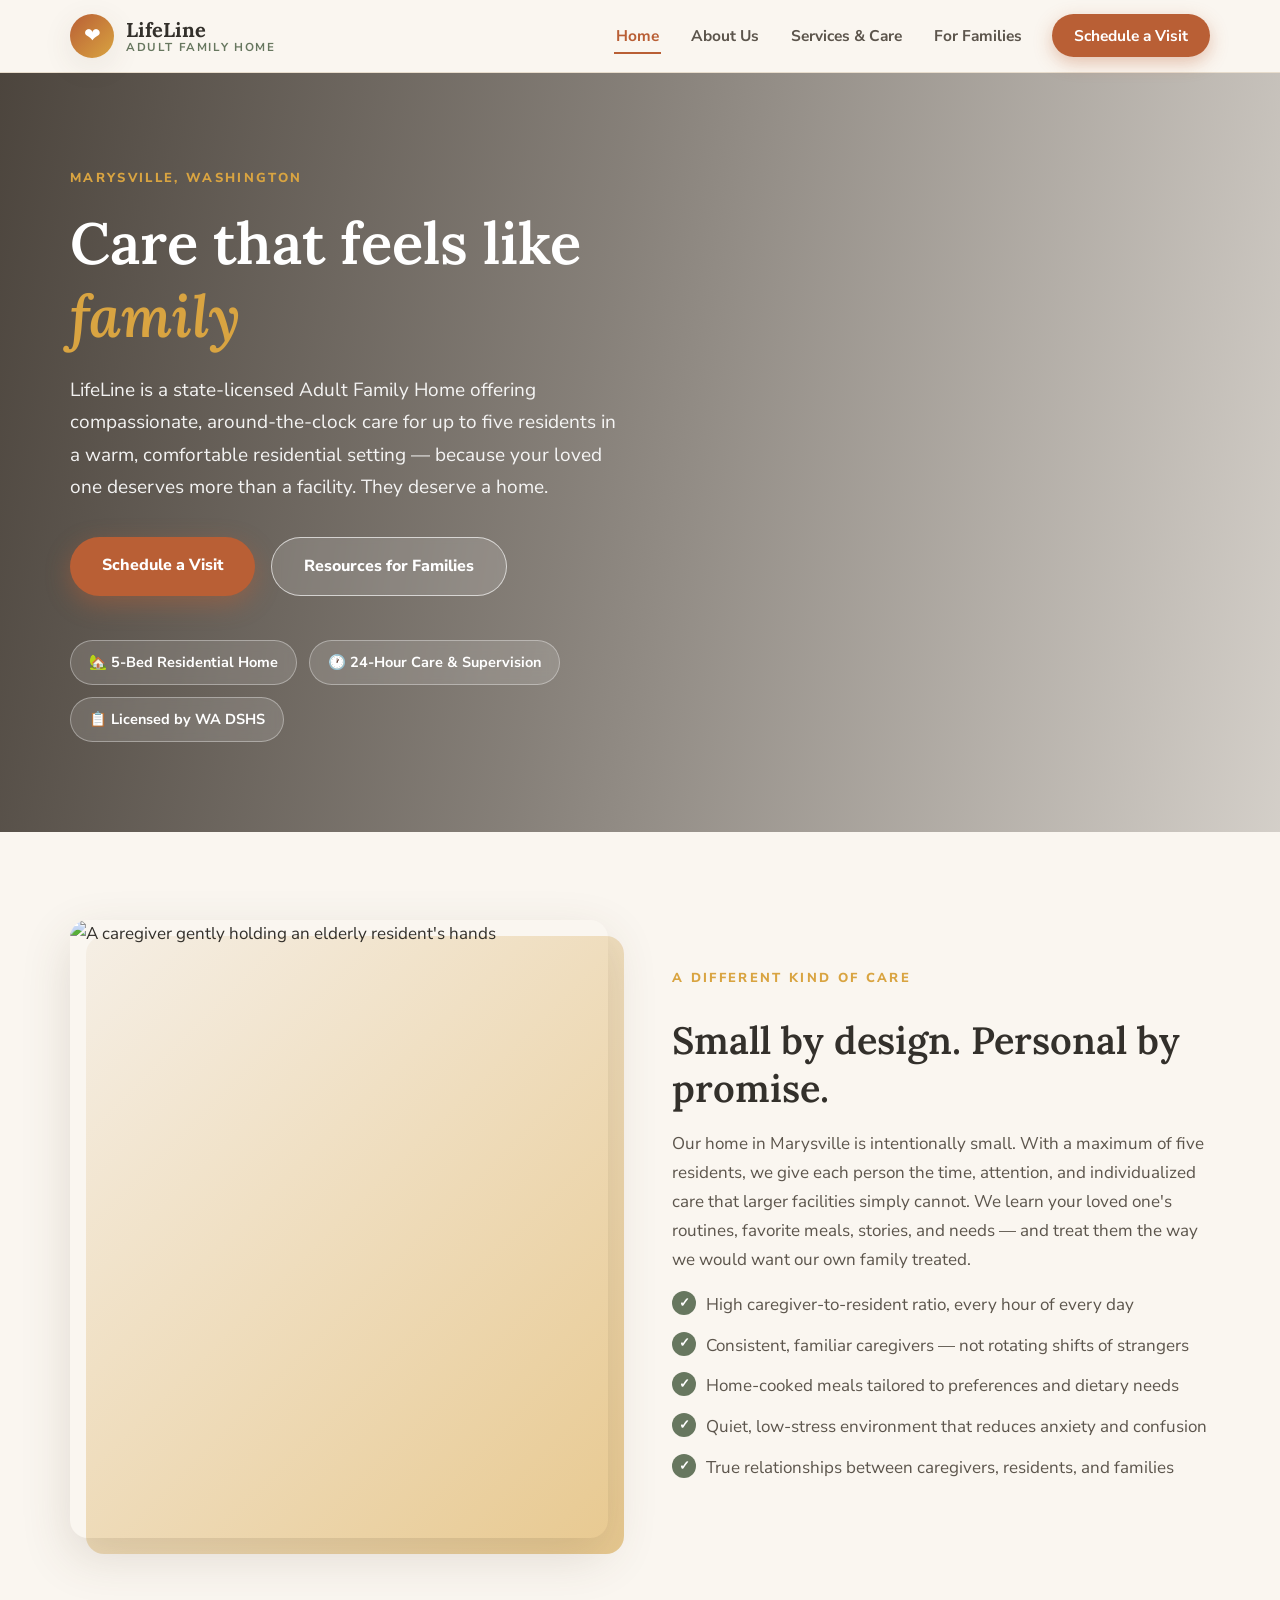
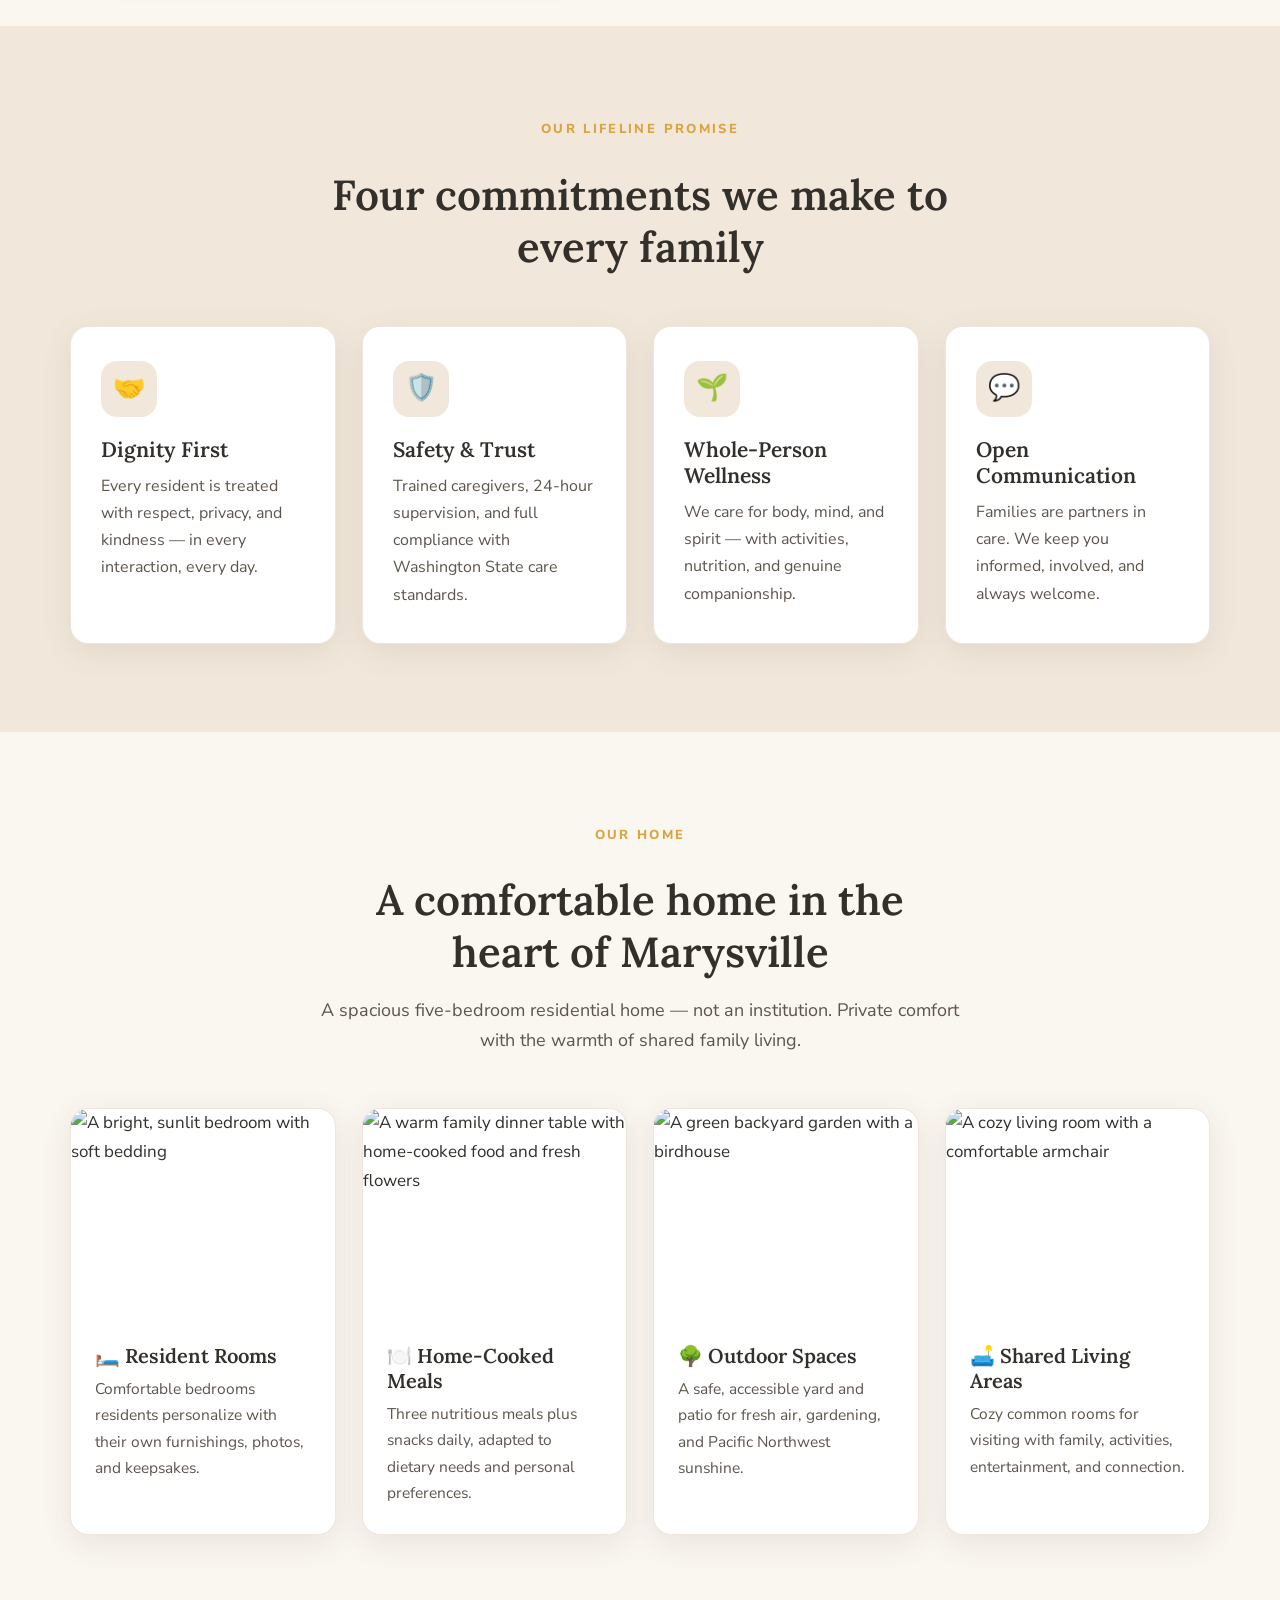
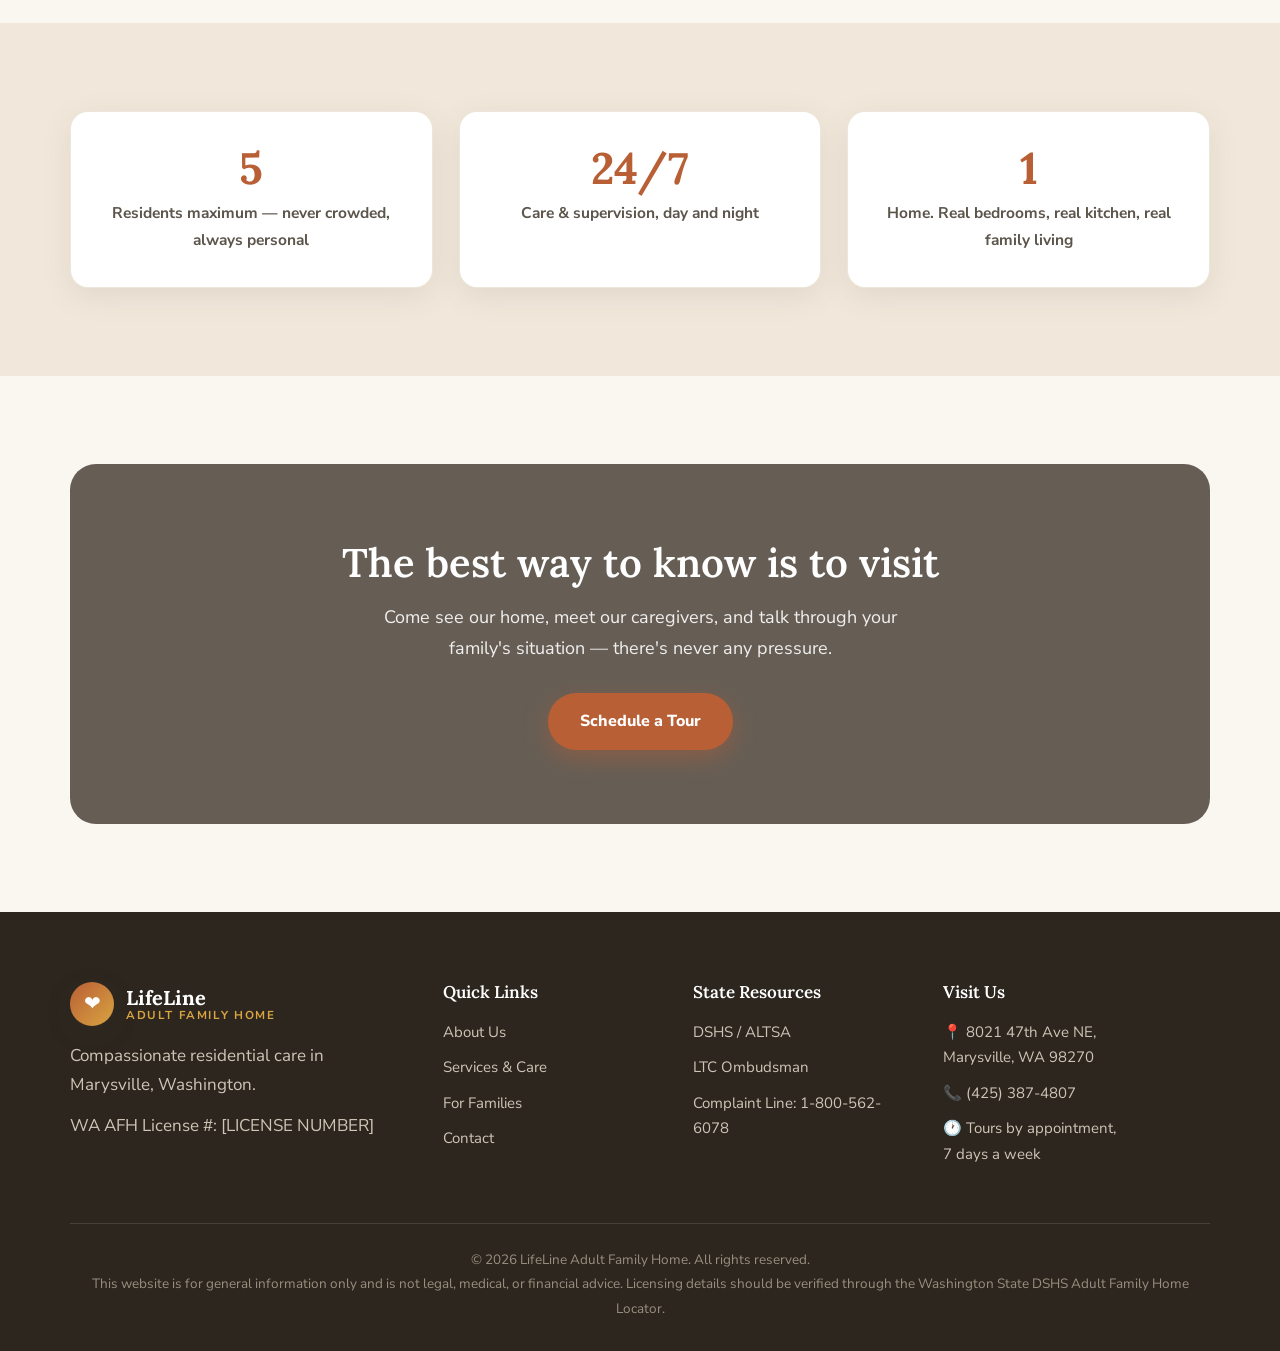
==== commit d848ca85: "Redesign: multi-page site with warm UI, stock imagery, map embed, working contact form" ====
--- a/index.html
+++ b/index.html
@@ -3,19 +3,19 @@
 <head>
   <meta charset="UTF-8" />
   <meta name="viewport" content="width=device-width, initial-scale=1.0" />
-  <meta name="description" content="LifeLine Adult Family Home in Marysville, Washington — compassionate, state-licensed residential care in a warm 5-bedroom home. Learn about our mission, services, and resources for families." />
+  <meta name="description" content="LifeLine Adult Family Home in Marysville, Washington — compassionate, state-licensed residential care for up to five residents in a warm family home. Schedule a tour today." />
   <title>LifeLine Adult Family Home | Marysville, WA</title>
   <link rel="preconnect" href="https://fonts.googleapis.com" />
   <link rel="preconnect" href="https://fonts.gstatic.com" crossorigin />
-  <link href="https://fonts.googleapis.com/css2?family=Lora:wght@500;600;700&family=Nunito+Sans:wght@400;600;700;800&display=swap" rel="stylesheet" />
-  <link rel="stylesheet" href="css/styles.css" />
+  <link href="https://fonts.googleapis.com/css2?family=Lora:ital,wght@0,500;0,600;0,700;1,600&family=Nunito+Sans:wght@400;700;800&display=swap" rel="stylesheet" />
+  <link rel="stylesheet" href="styles.css" />
+  <link rel="icon" href="data:image/svg+xml,<svg xmlns='http://www.w3.org/2000/svg' viewBox='0 0 100 100'><text y='.9em' font-size='90'>❤️</text></svg>" />
 </head>
 <body>
 
-  <!-- ============ HEADER / NAV ============ -->
-  <header class="site-header" id="top">
+  <header class="site-header">
     <nav class="nav container" aria-label="Main navigation">
-      <a href="#top" class="brand">
+      <a href="index.html" class="brand">
         <span class="brand-mark" aria-hidden="true">❤</span>
         <span class="brand-text">LifeLine <small>Adult Family Home</small></span>
       </a>
@@ -23,70 +23,61 @@
         <span></span><span></span><span></span>
       </button>
       <ul class="nav-menu" id="navMenu">
-        <li><a href="#about">About Us</a></li>
-        <li><a href="#mission">Our Mission</a></li>
-        <li><a href="#home-tour">Our Home</a></li>
-        <li><a href="#services">Services</a></li>
-        <li><a href="#families">Family Resources</a></li>
-        <li><a href="#licensing">Licensing &amp; Rights</a></li>
-        <li><a href="#contact" class="nav-cta">Contact</a></li>
+        <li><a href="index.html" class="active">Home</a></li>
+        <li><a href="about.html">About Us</a></li>
+        <li><a href="services.html">Services &amp; Care</a></li>
+        <li><a href="families.html">For Families</a></li>
+        <li><a href="contact.html" class="nav-cta">Schedule a Visit</a></li>
       </ul>
     </nav>
   </header>
 
   <main>
 
-    <!-- ============ HERO ============ -->
-    <section class="hero">
-      <div class="container hero-inner">
-        <p class="hero-eyebrow">Marysville, Washington</p>
-        <h1>Care That Feels Like <em>Family</em></h1>
-        <p class="hero-sub">
-          LifeLine is a state-licensed Adult Family Home offering compassionate,
-          around-the-clock care for up to five residents in a warm, comfortable
-          residential setting — because your loved one deserves more than a facility.
-          They deserve a home.
-        </p>
-        <div class="hero-actions">
-          <a href="#contact" class="btn btn-primary">Schedule a Visit</a>
-          <a href="#families" class="btn btn-ghost">Resources for Families</a>
-        </div>
-        <ul class="hero-badges" aria-label="Highlights">
-          <li>🏡 5-Bed Residential Home</li>
-          <li>🕐 24-Hour Care &amp; Supervision</li>
-          <li>📋 Licensed by WA DSHS</li>
-        </ul>
-      </div>
-    </section>
-
-    <!-- ============ ABOUT ============ -->
-    <section class="section" id="about">
-      <div class="container grid-2">
-        <div>
-          <p class="eyebrow">About Us</p>
-          <h2>A Personal Commitment to Dignified Care</h2>
+    <!-- Hero -->
+    <section class="hero" style="--hero-img: url('https://images.unsplash.com/photo-1604882234072-d5741489e0c0?auto=format&fit=crop&w=1800&q=80');">
+      <div class="container">
+        <div class="hero-inner">
+          <span class="eyebrow">Marysville, Washington</span>
+          <h1>Care that feels like <em>family</em></h1>
+          <p class="lead">
+            LifeLine is a state-licensed Adult Family Home offering compassionate,
+            around-the-clock care for up to five residents in a warm, comfortable
+            residential setting — because your loved one deserves more than a
+            facility. They deserve a home.
+          </p>
+          <div class="btn-row">
+            <a class="btn btn-primary" href="contact.html">Schedule a Visit</a>
+            <a class="btn btn-ghost" href="families.html">Resources for Families</a>
+          </div>
+          <div class="hero-badges">
+            <span>🏡 5-Bed Residential Home</span>
+            <span>🕐 24-Hour Care &amp; Supervision</span>
+            <span>📋 Licensed by WA DSHS</span>
+          </div>
+        </div>
+      </div>
+    </section>
+
+    <!-- Intro / why small -->
+    <section class="section">
+      <div class="container split">
+        <div class="imgwrap reveal">
+          <div class="img-accent"></div>
+          <img src="https://images.unsplash.com/photo-1593701805506-523fb08488d7?auto=format&fit=crop&w=900&q=80" alt="A caregiver gently holding an elderly resident's hands" />
+        </div>
+        <div class="text reveal">
+          <span class="eyebrow">A Different Kind of Care</span>
+          <h2>Small by design. Personal by promise.</h2>
           <p>
-            Hello, and welcome. My name is <strong>Manpreet Kaur</strong>, and I am the
-            founder and provider at LifeLine Adult Family Home. After years of working
-            as a registered nurse, I opened LifeLine with one simple belief: every adult who
-            needs care deserves to receive it with dignity, warmth, and respect — in a
-            real home, surrounded by people who genuinely know them.
+            Our home in Marysville is intentionally small. With a maximum of five
+            residents, we give each person the time, attention, and individualized
+            care that larger facilities simply cannot. We learn your loved one's
+            routines, favorite meals, stories, and needs — and treat them the way
+            we would want our own family treated.
           </p>
-          <p>
-            Our home in Marysville is intentionally small. With a maximum of six
-            residents, we can give each person the time, attention, and individualized
-            care that larger facilities simply cannot. We learn your loved one's
-            routines, their favorite meals, their stories, and their needs — and we
-            treat them the way we would want our own family treated.
-          </p>
-          <p>
-
-          </p>
-        </div>
-        <div class="about-card">
-          <h3>Why a Small Home Matters</h3>
-          <ul class="check-list">
-            <li>High caregiver-to-resident ratio</li>
+          <ul class="checklist">
+            <li>High caregiver-to-resident ratio, every hour of every day</li>
             <li>Consistent, familiar caregivers — not rotating shifts of strangers</li>
             <li>Home-cooked meals tailored to preferences and dietary needs</li>
             <li>Quiet, low-stress environment that reduces anxiety and confusion</li>
@@ -96,364 +87,157 @@
       </div>
     </section>
 
-    <!-- ============ MISSION ============ -->
-    <section class="section section-tinted" id="mission">
-      <div class="container narrow center">
-        <p class="eyebrow">Our Mission</p>
-        <h2>Our Lifeline Promise</h2>
-        <p class="lead">
-          To provide safe, compassionate, and personalized care that honors the
-          dignity, independence, and individuality of every resident — giving
-          families peace of mind and residents a place that truly feels like home.
-        </p>
-      </div>
-      <div class="container values-grid">
-        <div class="value-card">
-          <div class="value-icon" aria-hidden="true">🤝</div>
-          <h3>Dignity First</h3>
-          <p>Every resident is treated with respect, privacy, and kindness — in every interaction, every day.</p>
-        </div>
-        <div class="value-card">
-          <div class="value-icon" aria-hidden="true">🛡️</div>
-          <h3>Safety &amp; Trust</h3>
-          <p>Trained caregivers, 24-hour supervision, and full compliance with Washington State care standards.</p>
-        </div>
-        <div class="value-card">
-          <div class="value-icon" aria-hidden="true">🌱</div>
-          <h3>Whole-Person Wellness</h3>
-          <p>We care for body, mind, and spirit — with activities, nutrition, and genuine companionship.</p>
-        </div>
-        <div class="value-card">
-          <div class="value-icon" aria-hidden="true">💬</div>
-          <h3>Open Communication</h3>
-          <p>Families are partners in care. We keep you informed, involved, and always welcome.</p>
-        </div>
-      </div>
-    </section>
-
-    <!-- ============ OUR HOME ============ -->
-    <section class="section" id="home-tour">
-      <div class="container">
-        <p class="eyebrow center">Our Home</p>
-        <h2 class="center">A Comfortable Home in the Heart of Marysville</h2>
-        <p class="lead center narrow">
-          LifeLine is a spacious five-bedroom residential home — not an institution.
-          Residents enjoy private comfort with the warmth of shared family living.
-        </p>
-        <div class="features-grid">
-          <div class="feature">
-            <h3>🛏️ Resident Rooms</h3>
-            <p>Comfortable bedrooms that residents are encouraged to personalize with their own furnishings, photos, and keepsakes.</p>
-          </div>
-          <div class="feature">
-            <h3>🍽️ Home-Cooked Meals</h3>
-            <p>Three nutritious meals plus snacks daily, prepared in our kitchen and adapted to dietary needs and personal preferences.</p>
-          </div>
-          <div class="feature">
-            <h3>🌳 Outdoor Spaces</h3>
-            <p>A safe, accessible yard and patio area for fresh air, gardening, and relaxing in the Pacific Northwest sunshine.</p>
-          </div>
-          <div class="feature">
-            <h3>🛋️ Shared Living Areas</h3>
-            <p>Cozy common rooms for visiting with family, activities, entertainment, and connecting with fellow residents.</p>
-          </div>
-          <div class="feature">
-            <h3>♿ Accessibility</h3>
-            <p>Designed for safety and mobility, with accommodations to support residents with varying levels of need.</p>
-          </div>
-          <div class="feature">
-            <h3>📍 Convenient Location</h3>
-            <p>Located in Marysville, WA — close to medical providers, pharmacies, and easy freeway access for visiting families.</p>
-          </div>
-        </div>
-        <p class="note center">
-          📷 <em>Photo gallery coming soon — schedule a tour to see our home in person.</em>
-        </p>
-      </div>
-    </section>
-
-    <!-- ============ SERVICES ============ -->
-    <section class="section section-tinted" id="services">
-      <div class="container">
-        <p class="eyebrow center">Services &amp; Care</p>
-        <h2 class="center">Personalized Care, Around the Clock</h2>
-        <p class="lead center narrow">
-          Every resident receives an individualized care plan developed with the
-          resident, their family, and health professionals — and reviewed regularly
-          as needs change.
-        </p>
-        <div class="grid-2 services-grid">
-          <div class="service-col">
-            <h3>Daily Living Support</h3>
-            <ul class="check-list">
-              <li>Assistance with bathing, dressing, and grooming</li>
-              <li>Medication management and reminders</li>
-              <li>Mobility and transfer assistance</li>
-              <li>Incontinence care</li>
-              <li>Housekeeping and laundry</li>
-              <li>Nutritious home-cooked meals and special diets</li>
-            </ul>
-          </div>
-          <div class="service-col">
-            <h3>Health &amp; Wellbeing</h3>
-            <ul class="check-list">
-              <li>24-hour supervision and on-call support</li>
-              <li>Coordination with physicians, nurses, and home health</li>
-              <li>Appointment scheduling and transportation coordination</li>
-              <li>Social activities, games, and companionship</li>
-              <li>Family communication and care updates</li>
-              <li>Respite and long-term care options</li>
-            </ul>
-          </div>
-        </div>
-        <p class="note center">
-          <em>Specialty care designations (such as dementia, mental health, or
-          developmental disabilities) are listed on our DSHS license. Please ask us
-          about the specific care needs we are licensed and trained to support.</em>
-        </p>
-      </div>
-    </section>
-
-    <!-- ============ FAMILY RESOURCES / WHAT IS AN AFH ============ -->
-    <section class="section" id="families">
-      <div class="container">
-        <p class="eyebrow center">For Families</p>
-        <h2 class="center">What Is an Adult Family Home?</h2>
-        <p class="lead center narrow">
-          Choosing care for a loved one is one of the biggest decisions a family can
-          make. Here are answers to the questions families ask us most.
-        </p>
-
-        <div class="faq" id="faqList">
-          <details class="faq-item">
-            <summary>What exactly is an Adult Family Home (AFH)?</summary>
-            <p>
-              An Adult Family Home is a regular residential home licensed by the
-              Washington State Department of Social and Health Services (DSHS) to
-              provide housing, meals, laundry, supervision, and personal care to a
-              small number of adults (LifeLine is licensed for up to five residents).
-              AFHs are governed by Chapter 70.128 RCW and Chapter 388-76 WAC, and are
-              regularly inspected by the state.
-            </p>
-          </details>
-          <details class="faq-item">
-            <summary>How is an Adult Family Home different from assisted living or a nursing home?</summary>
-            <p>
-              Assisted living facilities and nursing homes are larger, institutional
-              settings that may serve dozens or hundreds of residents. An Adult Family
-              Home offers many of the same personal care services in a true house, with
-              far fewer residents and a much more personal, family-style atmosphere.
-              Many families find AFHs offer more individual attention at a comparable
-              or lower cost.
-            </p>
-          </details>
-          <details class="faq-item">
-            <summary>Who is a good fit for LifeLine?</summary>
-            <p>
-              Adults who need help with daily activities — such as bathing, dressing,
-              medications, meals, or mobility — but who want to live in a comfortable
-              home rather than a large facility. During our assessment process, we
-              evaluate each person's needs to make sure we can provide safe,
-              appropriate care within the scope of our license.
-            </p>
-          </details>
-          <details class="faq-item">
-            <summary>How does the move-in process work?</summary>
-            <p>
-              It starts with a conversation and a tour. From there, Washington State
-              requires a full assessment and a negotiated care plan before admission,
-              along with a disclosure of services and a written admission agreement
-              so you know exactly what care and services are provided and what they
-              cost. We walk families through every step.
-            </p>
-          </details>
-          <details class="faq-item">
-            <summary>How is care paid for?</summary>
-            <p>
-              Residents may pay privately, and many Adult Family Homes also serve
-              residents whose care is funded through Washington Medicaid programs
-              (such as COPES) administered by DSHS. Long-term care insurance and VA
-              benefits may also apply. Contact us and we'll help you understand the
-              options for your situation.
-            </p>
-          </details>
-          <details class="faq-item">
-            <summary>Can family visit? How will we stay informed?</summary>
-            <p>
-              Always. Families are welcome here, and residents have the right to
-              visitors of their choosing. We provide regular updates and encourage
-              ongoing involvement in care planning — you remain a central part of
-              your loved one's life and care.
-            </p>
-          </details>
-          <details class="faq-item">
-            <summary>How do I verify a home's license and inspection history?</summary>
-            <p>
-              You can look up any Adult Family Home's license status, capacity,
-              specialty designations, and inspection reports using the DSHS
-              <a href="https://fortress.wa.gov/dshs/adsaapps/lookup/AFHPubLookup.aspx" target="_blank" rel="noopener noreferrer">Adult Family Home Locator</a>.
-              We encourage every family to do this for any home they consider —
-              including ours.
-            </p>
-          </details>
-        </div>
-      </div>
-    </section>
-
-    <!-- ============ LICENSING & RESIDENT RIGHTS ============ -->
-    <section class="section section-dark" id="licensing">
-      <div class="container">
-        <p class="eyebrow center">Licensing &amp; Resident Rights</p>
-        <h2 class="center">Licensed, Inspected &amp; Accountable</h2>
-        <p class="lead center narrow">
-          LifeLine Adult Family Home operates under license from the Washington State
-          Department of Social and Health Services and complies with all applicable
-          state laws and regulations.
-        </p>
-
-        <div class="license-box center">
-          <p><strong>Washington State AFH License #:</strong> [LICENSE NUMBER]</p>
-          <p><strong>Licensed Provider:</strong> Manpreet Kaur</p>
-          <p><strong>Licensed Capacity:</strong> 5 residents</p>
-        </div>
-
-        <div class="grid-2">
-          <div>
-            <h3>Your Loved One's Rights</h3>
-            <p>
-              Every resident of a Washington Adult Family Home is protected by the
-              state resident rights law (Chapter 70.129 RCW), which includes the
-              right to:
-            </p>
-            <ul class="check-list light">
-              <li>Be treated with dignity and respect</li>
-              <li>Privacy and confidentiality</li>
-              <li>Participate in their own care planning</li>
-              <li>Be free from abuse, neglect, and exploitation</li>
-              <li>Manage their own finances</li>
-              <li>Voice concerns without fear of retaliation</li>
-              <li>Receive visitors and communicate freely</li>
-            </ul>
-          </div>
-          <div>
-            <h3>Oversight &amp; Advocacy Resources</h3>
-            <ul class="resource-list">
-              <li>
-                <a href="https://www.dshs.wa.gov/altsa/residential-care-services/adult-family-home-locator" target="_blank" rel="noopener noreferrer">DSHS Adult Family Home Locator</a>
-                — verify licenses and view inspection reports
-              </li>
-              <li>
-                <a href="https://app.leg.wa.gov/RCW/default.aspx?cite=70.128" target="_blank" rel="noopener noreferrer">Chapter 70.128 RCW</a>
-                — Adult Family Homes law
-              </li>
-              <li>
-                <a href="https://app.leg.wa.gov/wac/default.aspx?cite=388-76" target="_blank" rel="noopener noreferrer">Chapter 388-76 WAC</a>
-                — Adult Family Home licensing rules
-              </li>
-              <li>
-                <a href="https://app.leg.wa.gov/RCW/default.aspx?cite=70.129" target="_blank" rel="noopener noreferrer">Chapter 70.129 RCW</a>
-                — Long-term care resident rights
-              </li>
-              <li>
-                <a href="https://www.waombudsman.org/" target="_blank" rel="noopener noreferrer">WA Long-Term Care Ombudsman</a>
-                — free, independent resident advocacy: 1-800-562-6028
-              </li>
-              <li>
-                <strong>DSHS Complaint Resolution Unit:</strong> 1-800-562-6078
-              </li>
-              <li>
-                <strong>End Harm (abuse reporting):</strong> 1-866-363-4276
-              </li>
-            </ul>
-          </div>
-        </div>
-
-        <p class="note light center">
-          We are committed to non-discrimination: LifeLine does not discriminate on
-          the basis of race, color, national origin, religion, sex, gender identity,
-          sexual orientation, age, or disability in admission or care.
-        </p>
-      </div>
-    </section>
-
-    <!-- ============ CONTACT ============ -->
-    <section class="section" id="contact">
-      <div class="container grid-2">
-        <div>
-          <p class="eyebrow">Contact Us</p>
-          <h2>Come See Our Home</h2>
-          <p>
-            The best way to know if LifeLine is right for your loved one is to visit.
-            Reach out to schedule a tour, ask questions, or talk through your family's
-            situation — there's never any pressure.
-          </p>
-          <ul class="contact-list">
-            <li><strong>📍 Address:</strong> 8021 47th Ave NE, Marysville, WA 98270</li>
-            <li><strong>📞 Phone:</strong> <a href="tel:+14253874807">(425) 387-4807</a></li>
-            <li><strong>✉️ Email:</strong> <a href="mailto:info@lifelineafh.com">[info@lifelineafh.com]</a></li>
-            <li><strong>🕐 Tours:</strong> Available by appointment, 7 days a week</li>
-          </ul>
-        </div>
-        <div class="contact-card">
-          <h3>Send Us a Message</h3>
-          <form id="contactForm" novalidate>
-            <label for="name">Your Name <span aria-hidden="true">*</span></label>
-            <input type="text" id="name" name="name" autocomplete="name" required />
-
-            <label for="email">Email <span aria-hidden="true">*</span></label>
-            <input type="email" id="email" name="email" autocomplete="email" required />
-
-            <label for="phone">Phone</label>
-            <input type="tel" id="phone" name="phone" autocomplete="tel" />
-
-            <label for="message">How can we help? <span aria-hidden="true">*</span></label>
-            <textarea id="message" name="message" rows="4" required></textarea>
-
-            <button type="submit" class="btn btn-primary btn-block">Send Message</button>
-            <p class="form-status" id="formStatus" role="status" aria-live="polite"></p>
-          </form>
+    <!-- Promise pillars -->
+    <section class="section tint">
+      <div class="container">
+        <div class="section-head center reveal">
+          <span class="eyebrow">Our LifeLine Promise</span>
+          <h2>Four commitments we make to every family</h2>
+        </div>
+        <div class="grid cols-4">
+          <div class="card reveal">
+            <div class="icon">🤝</div>
+            <h3>Dignity First</h3>
+            <p>Every resident is treated with respect, privacy, and kindness — in every interaction, every day.</p>
+          </div>
+          <div class="card reveal">
+            <div class="icon">🛡️</div>
+            <h3>Safety &amp; Trust</h3>
+            <p>Trained caregivers, 24-hour supervision, and full compliance with Washington State care standards.</p>
+          </div>
+          <div class="card reveal">
+            <div class="icon">🌱</div>
+            <h3>Whole-Person Wellness</h3>
+            <p>We care for body, mind, and spirit — with activities, nutrition, and genuine companionship.</p>
+          </div>
+          <div class="card reveal">
+            <div class="icon">💬</div>
+            <h3>Open Communication</h3>
+            <p>Families are partners in care. We keep you informed, involved, and always welcome.</p>
+          </div>
+        </div>
+      </div>
+    </section>
+
+    <!-- Home tour preview -->
+    <section class="section">
+      <div class="container">
+        <div class="section-head center reveal">
+          <span class="eyebrow">Our Home</span>
+          <h2>A comfortable home in the heart of Marysville</h2>
+          <p>A spacious five-bedroom residential home — not an institution. Private comfort with the warmth of shared family living.</p>
+        </div>
+        <div class="grid cols-4">
+          <div class="photo-card reveal">
+            <img src="https://images.unsplash.com/photo-1606796913825-2b02883605e9?auto=format&fit=crop&w=700&q=80" alt="A bright, sunlit bedroom with soft bedding" />
+            <div class="body">
+              <h3>🛏️ Resident Rooms</h3>
+              <p>Comfortable bedrooms residents personalize with their own furnishings, photos, and keepsakes.</p>
+            </div>
+          </div>
+          <div class="photo-card reveal">
+            <img src="https://images.unsplash.com/photo-1773912309963-f4cf04d5d962?auto=format&fit=crop&w=700&q=80" alt="A warm family dinner table with home-cooked food and fresh flowers" />
+            <div class="body">
+              <h3>🍽️ Home-Cooked Meals</h3>
+              <p>Three nutritious meals plus snacks daily, adapted to dietary needs and personal preferences.</p>
+            </div>
+          </div>
+          <div class="photo-card reveal">
+            <img src="https://images.unsplash.com/photo-1444392061186-9fc38f84f726?auto=format&fit=crop&w=700&q=80" alt="A green backyard garden with a birdhouse" />
+            <div class="body">
+              <h3>🌳 Outdoor Spaces</h3>
+              <p>A safe, accessible yard and patio for fresh air, gardening, and Pacific Northwest sunshine.</p>
+            </div>
+          </div>
+          <div class="photo-card reveal">
+            <img src="https://images.unsplash.com/photo-1586023492125-27b2c045efd7?auto=format&fit=crop&w=700&q=80" alt="A cozy living room with a comfortable armchair" />
+            <div class="body">
+              <h3>🛋️ Shared Living Areas</h3>
+              <p>Cozy common rooms for visiting with family, activities, entertainment, and connection.</p>
+            </div>
+          </div>
+        </div>
+      </div>
+    </section>
+
+    <!-- Stats -->
+    <section class="section tint">
+      <div class="container">
+        <div class="stats">
+          <div class="stat reveal">
+            <div class="num">5</div>
+            <div class="label">Residents maximum — never crowded, always personal</div>
+          </div>
+          <div class="stat reveal">
+            <div class="num">24/7</div>
+            <div class="label">Care &amp; supervision, day and night</div>
+          </div>
+          <div class="stat reveal">
+            <div class="num">1</div>
+            <div class="label">Home. Real bedrooms, real kitchen, real family living</div>
+          </div>
+        </div>
+      </div>
+    </section>
+
+    <!-- CTA -->
+    <section class="section">
+      <div class="container">
+        <div class="cta-banner reveal" style="--cta-img: url('https://images.unsplash.com/photo-1658632302217-984d432b4d38?auto=format&fit=crop&w=1600&q=80');">
+          <h2>The best way to know is to visit</h2>
+          <p>Come see our home, meet our caregivers, and talk through your family's situation — there's never any pressure.</p>
+          <a class="btn btn-primary" href="contact.html">Schedule a Tour</a>
         </div>
       </div>
     </section>
 
   </main>
 
-  <!-- ============ FOOTER ============ -->
   <footer class="site-footer">
-    <div class="container footer-grid">
-      <div>
-        <p class="footer-brand">❤ LifeLine Adult Family Home</p>
-        <p>Compassionate residential care in Marysville, Washington.</p>
-        <p>WA AFH License #: [LICENSE NUMBER]</p>
-      </div>
-      <div>
-        <p class="footer-heading">Quick Links</p>
-        <ul>
-          <li><a href="#about">About Us</a></li>
-          <li><a href="#services">Services</a></li>
-          <li><a href="#families">Family Resources</a></li>
-          <li><a href="#contact">Contact</a></li>
-        </ul>
-      </div>
-      <div>
-        <p class="footer-heading">State Resources</p>
-        <ul>
-          <li><a href="https://www.dshs.wa.gov/altsa" target="_blank" rel="noopener noreferrer">DSHS / ALTSA</a></li>
-          <li><a href="https://www.waombudsman.org/" target="_blank" rel="noopener noreferrer">LTC Ombudsman</a></li>
-          <li>Complaint Line: 1-800-562-6078</li>
-        </ul>
-      </div>
-    </div>
-    <div class="container footer-bottom">
-      <p>&copy; <span id="year"></span> LifeLine Adult Family Home. All rights reserved.</p>
-      <p class="disclaimer">
-        This website is for general information only and is not legal, medical, or
-        financial advice. Licensing details should be verified through the Washington
-        State DSHS Adult Family Home Locator.
-      </p>
+    <div class="container">
+      <div class="footer-grid">
+        <div>
+          <div class="footer-brand">
+            <span class="brand-mark" aria-hidden="true">❤</span>
+            <span class="brand-text">LifeLine <small>Adult Family Home</small></span>
+          </div>
+          <p>Compassionate residential care in Marysville, Washington.</p>
+          <p style="margin-top:12px;">WA AFH License #: [LICENSE NUMBER]</p>
+        </div>
+        <div>
+          <h4>Quick Links</h4>
+          <ul>
+            <li><a href="about.html">About Us</a></li>
+            <li><a href="services.html">Services &amp; Care</a></li>
+            <li><a href="families.html">For Families</a></li>
+            <li><a href="contact.html">Contact</a></li>
+          </ul>
+        </div>
+        <div>
+          <h4>State Resources</h4>
+          <ul>
+            <li><a href="https://www.dshs.wa.gov/altsa" target="_blank" rel="noopener">DSHS / ALTSA</a></li>
+            <li><a href="https://www.waombudsman.org/" target="_blank" rel="noopener">LTC Ombudsman</a></li>
+            <li>Complaint Line: 1-800-562-6078</li>
+          </ul>
+        </div>
+        <div>
+          <h4>Visit Us</h4>
+          <ul>
+            <li>📍 8021 47th Ave NE,<br />Marysville, WA 98270</li>
+            <li>📞 <a href="tel:+14253874807">(425) 387-4807</a></li>
+            <li>🕐 Tours by appointment,<br />7 days a week</li>
+          </ul>
+        </div>
+      </div>
+      <div class="fineprint">
+        © <span class="year"></span> LifeLine Adult Family Home. All rights reserved.<br />
+        This website is for general information only and is not legal, medical, or financial advice.
+        Licensing details should be verified through the Washington State DSHS Adult Family Home Locator.
+      </div>
     </div>
   </footer>
 
-  <script src="js/script.js"></script>
+  <script src="script.js"></script>
 </body>
 </html>
--- a/styles.css
+++ b/styles.css
@@ -0,0 +1,350 @@
+/* ============================================================
+   LifeLine Adult Family Home — Global Styles
+   Warm & homey design system
+   ============================================================ */
+
+:root {
+  --cream: #FAF6F0;
+  --sand: #F1E8DB;
+  --card: #FFFFFF;
+  --ink: #33302B;
+  --ink-soft: #5C554C;
+  --terracotta: #B95F35;
+  --terracotta-dark: #9C4E2A;
+  --sage: #67775F;
+  --sage-dark: #52604B;
+  --gold: #D9A441;
+  --line: #E7DCCC;
+  --radius: 18px;
+  --shadow: 0 8px 30px rgba(90, 70, 45, 0.10);
+  --shadow-lg: 0 18px 50px rgba(90, 70, 45, 0.16);
+  --font-head: "Lora", Georgia, serif;
+  --font-body: "Nunito Sans", -apple-system, Segoe UI, sans-serif;
+}
+
+* { margin: 0; padding: 0; box-sizing: border-box; }
+html { scroll-behavior: smooth; }
+
+body {
+  font-family: var(--font-body);
+  color: var(--ink);
+  background: var(--cream);
+  line-height: 1.7;
+  font-size: 17px;
+}
+
+img { max-width: 100%; display: block; }
+
+.container { width: min(1140px, 92%); margin: 0 auto; }
+
+h1, h2, h3, h4 { font-family: var(--font-head); font-weight: 600; line-height: 1.25; color: var(--ink); }
+
+a { color: var(--terracotta); text-decoration: none; }
+a:hover { color: var(--terracotta-dark); }
+
+/* ---------- Header ---------- */
+.site-header {
+  position: sticky; top: 0; z-index: 100;
+  background: rgba(250, 246, 240, 0.92);
+  backdrop-filter: blur(10px);
+  border-bottom: 1px solid var(--line);
+}
+
+.nav { display: flex; align-items: center; justify-content: space-between; padding: 14px 0; }
+
+.brand { display: flex; align-items: center; gap: 12px; }
+.brand-mark {
+  width: 44px; height: 44px; border-radius: 50%;
+  background: linear-gradient(135deg, var(--terracotta), var(--gold));
+  display: grid; place-items: center;
+  color: #fff; font-size: 20px;
+  box-shadow: var(--shadow);
+}
+.brand-text { font-family: var(--font-head); font-size: 20px; font-weight: 700; color: var(--ink); line-height: 1.1; }
+.brand-text small { display: block; font-family: var(--font-body); font-size: 11.5px; font-weight: 700; letter-spacing: 0.14em; text-transform: uppercase; color: var(--sage); }
+
+.nav-menu { display: flex; align-items: center; gap: 28px; list-style: none; }
+.nav-menu a { color: var(--ink-soft); font-weight: 700; font-size: 15.5px; padding: 6px 2px; border-bottom: 2px solid transparent; }
+.nav-menu a:hover { color: var(--terracotta); }
+.nav-menu a.active { color: var(--terracotta); border-bottom-color: var(--terracotta); }
+
+.nav-cta {
+  background: var(--terracotta); color: #fff !important;
+  padding: 11px 22px !important; border-radius: 999px;
+  border-bottom: none !important;
+  box-shadow: 0 6px 18px rgba(185, 95, 53, 0.35);
+  transition: transform .15s ease, background .15s ease;
+}
+.nav-cta:hover { background: var(--terracotta-dark); transform: translateY(-1px); }
+
+.nav-toggle { display: none; background: none; border: 0; cursor: pointer; padding: 8px; }
+.nav-toggle span { display: block; width: 26px; height: 3px; margin: 5px 0; background: var(--ink); border-radius: 2px; transition: .25s; }
+
+/* ---------- Hero ---------- */
+.hero {
+  position: relative;
+  min-height: 620px;
+  display: flex; align-items: center;
+  color: #fff;
+  isolation: isolate;
+  overflow: hidden;
+}
+.hero::before {
+  content: ""; position: absolute; inset: 0; z-index: -2;
+  background-image: var(--hero-img);
+  background-size: cover; background-position: center;
+}
+.hero::after {
+  content: ""; position: absolute; inset: 0; z-index: -1;
+  background: linear-gradient(100deg, rgba(38, 30, 22, 0.82) 0%, rgba(38, 30, 22, 0.55) 45%, rgba(38, 30, 22, 0.18) 100%);
+}
+.hero-inner { padding: 90px 0; max-width: 640px; }
+.eyebrow {
+  display: inline-block;
+  font-size: 13px; font-weight: 800; letter-spacing: 0.18em; text-transform: uppercase;
+  color: var(--gold); margin-bottom: 18px;
+}
+.hero h1 { color: #fff; font-size: clamp(38px, 5.4vw, 58px); margin-bottom: 22px; }
+.hero h1 em { font-style: italic; color: var(--gold); }
+.hero p.lead { font-size: 19px; color: rgba(255,255,255,0.92); margin-bottom: 34px; max-width: 560px; }
+
+.btn-row { display: flex; flex-wrap: wrap; gap: 16px; }
+.btn {
+  display: inline-block; font-weight: 800; font-size: 16px;
+  padding: 15px 32px; border-radius: 999px;
+  transition: transform .15s ease, background .15s ease, box-shadow .15s ease;
+}
+.btn-primary { background: var(--terracotta); color: #fff; box-shadow: 0 8px 24px rgba(185, 95, 53, 0.45); }
+.btn-primary:hover { background: var(--terracotta-dark); color: #fff; transform: translateY(-2px); }
+.btn-ghost { background: rgba(255,255,255,0.14); color: #fff; border: 1.5px solid rgba(255,255,255,0.65); backdrop-filter: blur(4px); }
+.btn-ghost:hover { background: rgba(255,255,255,0.25); color: #fff; }
+.btn-sage { background: var(--sage); color: #fff; box-shadow: 0 8px 24px rgba(103, 119, 95, 0.4); }
+.btn-sage:hover { background: var(--sage-dark); color: #fff; transform: translateY(-2px); }
+
+.hero-badges { display: flex; flex-wrap: wrap; gap: 12px; margin-top: 44px; }
+.hero-badges span {
+  background: rgba(255,255,255,0.13); border: 1px solid rgba(255,255,255,0.35);
+  backdrop-filter: blur(6px);
+  padding: 9px 18px; border-radius: 999px; font-size: 14.5px; font-weight: 700;
+}
+
+/* ---------- Sections ---------- */
+.section { padding: 88px 0; }
+.section.tint { background: var(--sand); }
+.section-head { max-width: 640px; margin-bottom: 52px; }
+.section-head.center { margin-left: auto; margin-right: auto; text-align: center; }
+.section-head h2 { font-size: clamp(30px, 3.6vw, 42px); margin: 10px 0 16px; }
+.section-head p { color: var(--ink-soft); font-size: 18px; }
+
+/* ---------- Split (image + text) ---------- */
+.split { display: grid; grid-template-columns: 1fr 1fr; gap: 64px; align-items: center; }
+.split .text h2 { font-size: clamp(28px, 3.2vw, 38px); margin: 10px 0 18px; }
+.split .text p { color: var(--ink-soft); margin-bottom: 16px; }
+.split .imgwrap { position: relative; }
+.split .imgwrap img {
+  border-radius: var(--radius); box-shadow: var(--shadow-lg);
+  aspect-ratio: 4 / 4.6; object-fit: cover; width: 100%;
+}
+.split .imgwrap.landscape img { aspect-ratio: 4 / 3; }
+.img-accent {
+  position: absolute; inset: 0; border-radius: var(--radius);
+  transform: translate(16px, 16px); z-index: -1;
+  background: linear-gradient(135deg, var(--sand), var(--gold));
+  opacity: 0.55;
+}
+
+.checklist { list-style: none; margin-top: 8px; }
+.checklist li { padding-left: 34px; position: relative; margin-bottom: 12px; color: var(--ink-soft); }
+.checklist li::before {
+  content: "✓"; position: absolute; left: 0; top: 0;
+  width: 24px; height: 24px; border-radius: 50%;
+  background: var(--sage); color: #fff; font-size: 13px; font-weight: 800;
+  display: grid; place-items: center;
+}
+
+/* ---------- Cards ---------- */
+.grid { display: grid; gap: 26px; }
+.grid.cols-3 { grid-template-columns: repeat(3, 1fr); }
+.grid.cols-4 { grid-template-columns: repeat(4, 1fr); }
+.grid.cols-2 { grid-template-columns: repeat(2, 1fr); }
+
+.card {
+  background: var(--card); border-radius: var(--radius);
+  padding: 34px 30px; box-shadow: var(--shadow);
+  border: 1px solid rgba(231, 220, 204, 0.7);
+  transition: transform .2s ease, box-shadow .2s ease;
+}
+.card:hover { transform: translateY(-5px); box-shadow: var(--shadow-lg); }
+.card .icon {
+  width: 56px; height: 56px; border-radius: 16px;
+  background: var(--sand); display: grid; place-items: center;
+  font-size: 26px; margin-bottom: 20px;
+}
+.card h3 { font-size: 21px; margin-bottom: 10px; }
+.card p { color: var(--ink-soft); font-size: 16px; }
+
+.photo-card {
+  background: var(--card); border-radius: var(--radius); overflow: hidden;
+  box-shadow: var(--shadow); border: 1px solid rgba(231, 220, 204, 0.7);
+  transition: transform .2s ease, box-shadow .2s ease;
+}
+.photo-card:hover { transform: translateY(-5px); box-shadow: var(--shadow-lg); }
+.photo-card img { height: 210px; width: 100%; object-fit: cover; }
+.photo-card .body { padding: 24px 24px 28px; }
+.photo-card h3 { font-size: 20px; margin-bottom: 8px; }
+.photo-card p { color: var(--ink-soft); font-size: 15.5px; }
+
+/* ---------- Stats strip ---------- */
+.stats { display: grid; grid-template-columns: repeat(3, 1fr); gap: 26px; text-align: center; }
+.stat { background: var(--card); border-radius: var(--radius); padding: 34px 20px; box-shadow: var(--shadow); border: 1px solid rgba(231,220,204,.7); }
+.stat .num { font-family: var(--font-head); font-size: 44px; font-weight: 700; color: var(--terracotta); line-height: 1; }
+.stat .label { margin-top: 10px; font-weight: 700; color: var(--ink-soft); font-size: 15.5px; }
+
+/* ---------- CTA banner ---------- */
+.cta-banner {
+  position: relative; border-radius: 26px; overflow: hidden;
+  color: #fff; padding: 74px 8%; text-align: center; isolation: isolate;
+}
+.cta-banner::before {
+  content: ""; position: absolute; inset: 0; z-index: -2;
+  background-image: var(--cta-img); background-size: cover; background-position: center;
+}
+.cta-banner::after { content: ""; position: absolute; inset: 0; z-index: -1; background: rgba(46, 36, 26, 0.72); }
+.cta-banner h2 { color: #fff; font-size: clamp(28px, 3.6vw, 40px); margin-bottom: 14px; }
+.cta-banner p { color: rgba(255,255,255,0.9); max-width: 560px; margin: 0 auto 30px; font-size: 18px; }
+
+/* ---------- FAQ ---------- */
+.faq { max-width: 820px; margin: 0 auto; }
+.faq details {
+  background: var(--card); border-radius: 16px; margin-bottom: 14px;
+  border: 1px solid var(--line); box-shadow: var(--shadow);
+  overflow: hidden;
+}
+.faq summary {
+  cursor: pointer; list-style: none;
+  padding: 22px 58px 22px 26px; position: relative;
+  font-family: var(--font-head); font-size: 18.5px; font-weight: 600;
+}
+.faq summary::-webkit-details-marker { display: none; }
+.faq summary::after {
+  content: "+"; position: absolute; right: 22px; top: 50%; transform: translateY(-50%);
+  width: 30px; height: 30px; border-radius: 50%;
+  background: var(--sand); color: var(--terracotta);
+  display: grid; place-items: center; font-size: 20px; font-weight: 700;
+  transition: transform .2s ease;
+}
+.faq details[open] summary::after { content: "–"; transform: translateY(-50%); background: var(--terracotta); color: #fff; }
+.faq .answer { padding: 0 26px 24px; color: var(--ink-soft); }
+.faq .answer a { font-weight: 700; }
+
+/* ---------- Lists / resources ---------- */
+.resource-list { list-style: none; }
+.resource-list li { padding: 14px 0; border-bottom: 1px solid var(--line); color: var(--ink-soft); }
+.resource-list li strong { color: var(--ink); }
+
+/* ---------- Contact ---------- */
+.contact-grid { display: grid; grid-template-columns: 1fr 1.15fr; gap: 50px; align-items: start; }
+
+.info-card { background: var(--card); border-radius: var(--radius); padding: 36px; box-shadow: var(--shadow); border: 1px solid rgba(231,220,204,.7); }
+.info-card h3 { font-size: 24px; margin-bottom: 20px; }
+.info-list { list-style: none; }
+.info-list li { display: flex; gap: 14px; align-items: flex-start; padding: 12px 0; border-bottom: 1px solid var(--line); }
+.info-list li:last-child { border-bottom: none; }
+.info-list .ic { font-size: 20px; line-height: 1.5; }
+.info-list a { font-weight: 700; }
+
+.form-card { background: var(--card); border-radius: var(--radius); padding: 36px; box-shadow: var(--shadow); border: 1px solid rgba(231,220,204,.7); }
+.form-card h3 { font-size: 24px; margin-bottom: 6px; }
+.form-card .sub { color: var(--ink-soft); font-size: 15.5px; margin-bottom: 22px; }
+.field { margin-bottom: 18px; }
+.field label { display: block; font-weight: 800; font-size: 14.5px; margin-bottom: 7px; }
+.field input, .field textarea, .field select {
+  width: 100%; padding: 13px 16px;
+  border: 1.5px solid var(--line); border-radius: 12px;
+  font-family: var(--font-body); font-size: 16px; color: var(--ink);
+  background: var(--cream);
+  transition: border-color .15s ease, box-shadow .15s ease;
+}
+.field input:focus, .field textarea:focus, .field select:focus {
+  outline: none; border-color: var(--terracotta);
+  box-shadow: 0 0 0 4px rgba(185, 95, 53, 0.12);
+}
+.field-row { display: grid; grid-template-columns: 1fr 1fr; gap: 16px; }
+.form-note { font-size: 13.5px; color: var(--ink-soft); margin-top: 14px; }
+
+.form-success {
+  display: none;
+  background: #EDF4EA; border: 1.5px solid var(--sage);
+  color: var(--sage-dark); font-weight: 700;
+  border-radius: 12px; padding: 16px 18px; margin-bottom: 20px;
+}
+.form-success.show { display: block; }
+
+.map-wrap { border-radius: var(--radius); overflow: hidden; box-shadow: var(--shadow); border: 1px solid rgba(231,220,204,.7); margin-top: 50px; }
+.map-wrap iframe { display: block; width: 100%; height: 380px; border: 0; }
+
+/* ---------- Page hero (inner pages) ---------- */
+.page-hero {
+  position: relative; color: #fff; isolation: isolate; overflow: hidden;
+  padding: 96px 0 84px; text-align: center;
+}
+.page-hero::before {
+  content: ""; position: absolute; inset: 0; z-index: -2;
+  background-image: var(--page-img); background-size: cover; background-position: center;
+}
+.page-hero::after { content: ""; position: absolute; inset: 0; z-index: -1; background: rgba(40, 31, 22, 0.68); }
+.page-hero h1 { color: #fff; font-size: clamp(34px, 4.6vw, 50px); margin: 12px 0 14px; }
+.page-hero p { color: rgba(255,255,255,0.9); max-width: 620px; margin: 0 auto; font-size: 18.5px; }
+
+/* ---------- Footer ---------- */
+.site-footer { background: #2C261F; color: #CFC5B6; padding: 70px 0 30px; margin-top: 0; }
+.footer-grid { display: grid; grid-template-columns: 1.6fr 1fr 1fr 1.3fr; gap: 44px; margin-bottom: 46px; }
+.site-footer h4 { color: #fff; font-size: 17px; margin-bottom: 16px; }
+.site-footer ul { list-style: none; }
+.site-footer li { margin-bottom: 10px; font-size: 15px; }
+.site-footer a { color: #CFC5B6; }
+.site-footer a:hover { color: var(--gold); }
+.footer-brand { display: flex; align-items: center; gap: 12px; margin-bottom: 16px; }
+.footer-brand .brand-text { color: #fff; }
+.footer-brand .brand-text small { color: var(--gold); }
+.site-footer .fineprint {
+  border-top: 1px solid rgba(255,255,255,0.12); padding-top: 24px;
+  font-size: 13.5px; color: #9A8F7F; text-align: center; line-height: 1.8;
+}
+
+/* ---------- Reveal animation ---------- */
+.reveal { opacity: 0; transform: translateY(24px); transition: opacity .6s ease, transform .6s ease; }
+.reveal.visible { opacity: 1; transform: none; }
+@media (prefers-reduced-motion: reduce) {
+  .reveal { opacity: 1; transform: none; transition: none; }
+  html { scroll-behavior: auto; }
+}
+
+/* ---------- Responsive ---------- */
+@media (max-width: 960px) {
+  .grid.cols-4 { grid-template-columns: repeat(2, 1fr); }
+  .grid.cols-3 { grid-template-columns: repeat(2, 1fr); }
+  .split { grid-template-columns: 1fr; gap: 40px; }
+  .contact-grid { grid-template-columns: 1fr; }
+  .footer-grid { grid-template-columns: 1fr 1fr; }
+}
+
+@media (max-width: 700px) {
+  .nav-toggle { display: block; }
+  .nav-menu {
+    position: absolute; top: 100%; left: 0; right: 0;
+    flex-direction: column; align-items: flex-start; gap: 0;
+    background: var(--cream); border-bottom: 1px solid var(--line);
+    padding: 10px 4%; display: none;
+  }
+  .nav-menu.open { display: flex; }
+  .nav-menu li { width: 100%; }
+  .nav-menu a { display: block; padding: 14px 4px; font-size: 17px; }
+  .nav-cta { margin: 10px 0 16px; text-align: center; }
+  .grid.cols-3, .grid.cols-4, .grid.cols-2 { grid-template-columns: 1fr; }
+  .stats { grid-template-columns: 1fr; }
+  .field-row { grid-template-columns: 1fr; }
+  .footer-grid { grid-template-columns: 1fr; }
+  .hero { min-height: 540px; }
+  .section { padding: 64px 0; }
+}
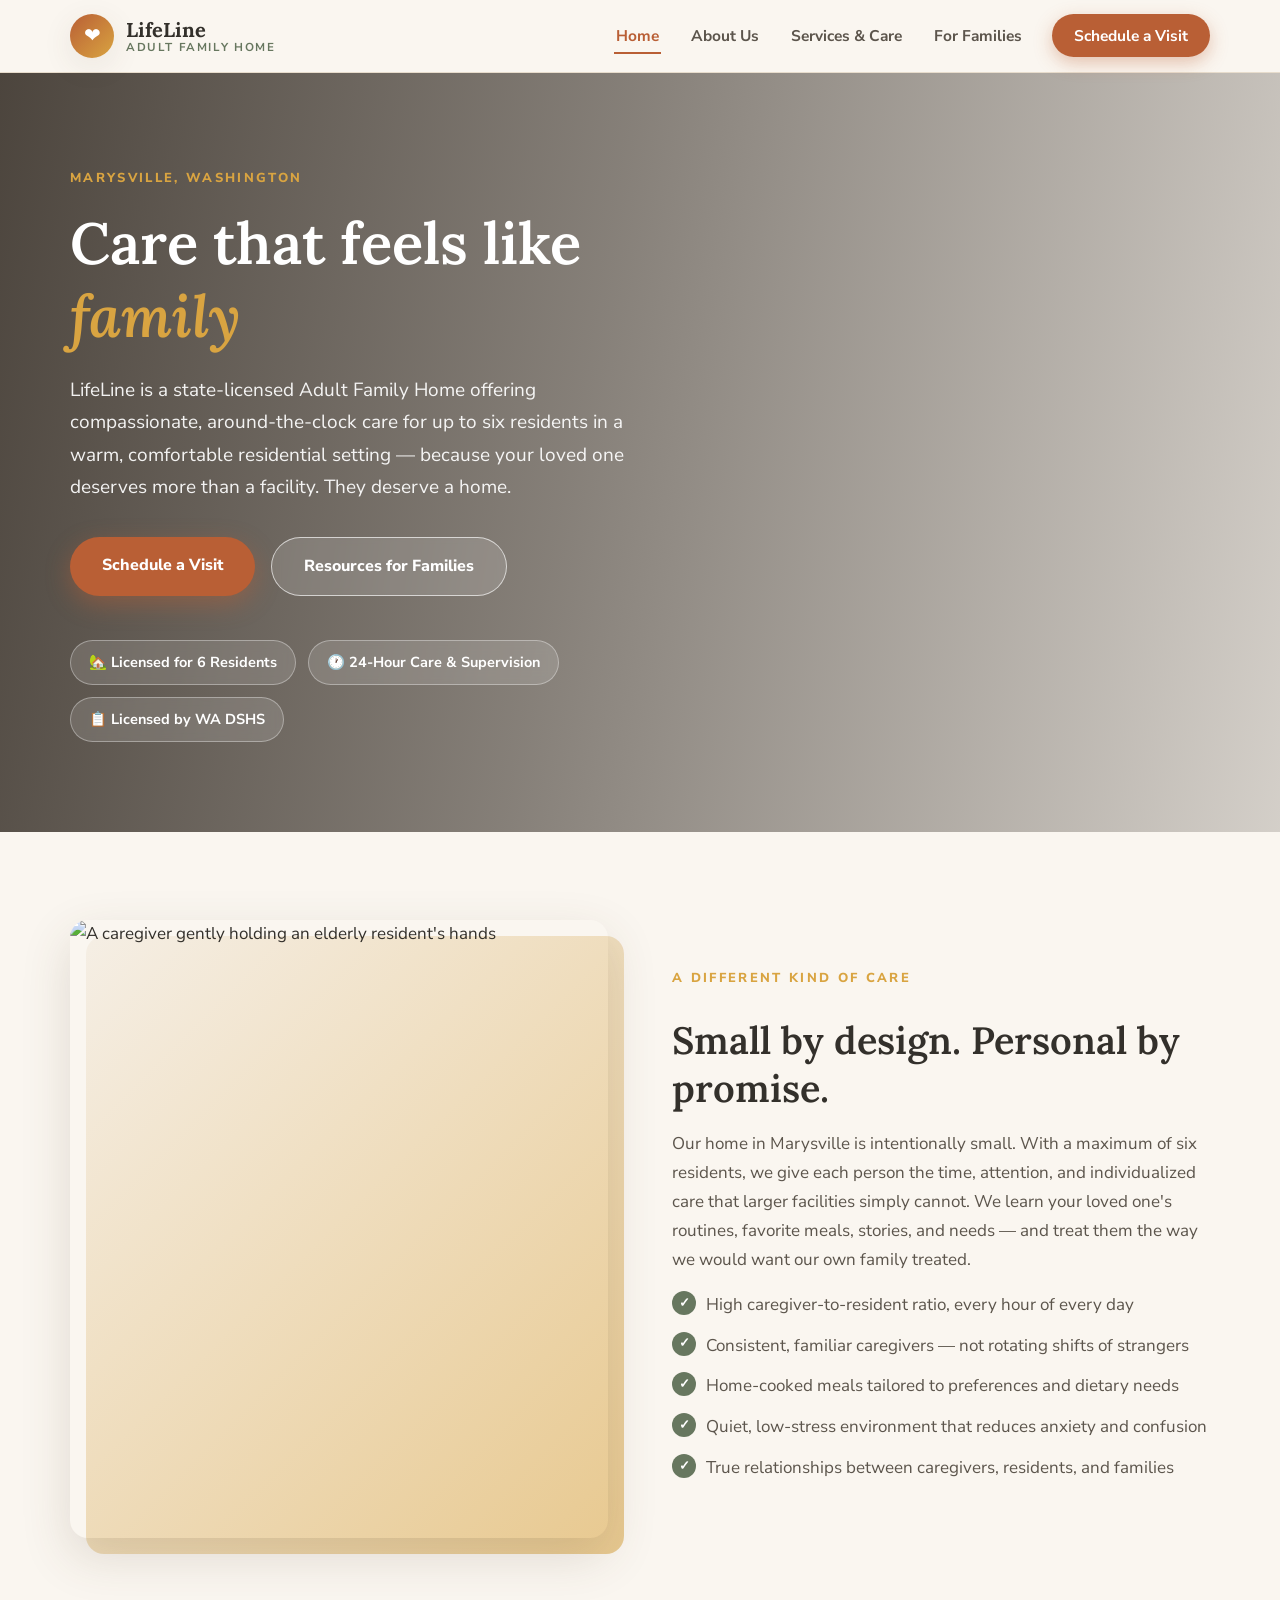
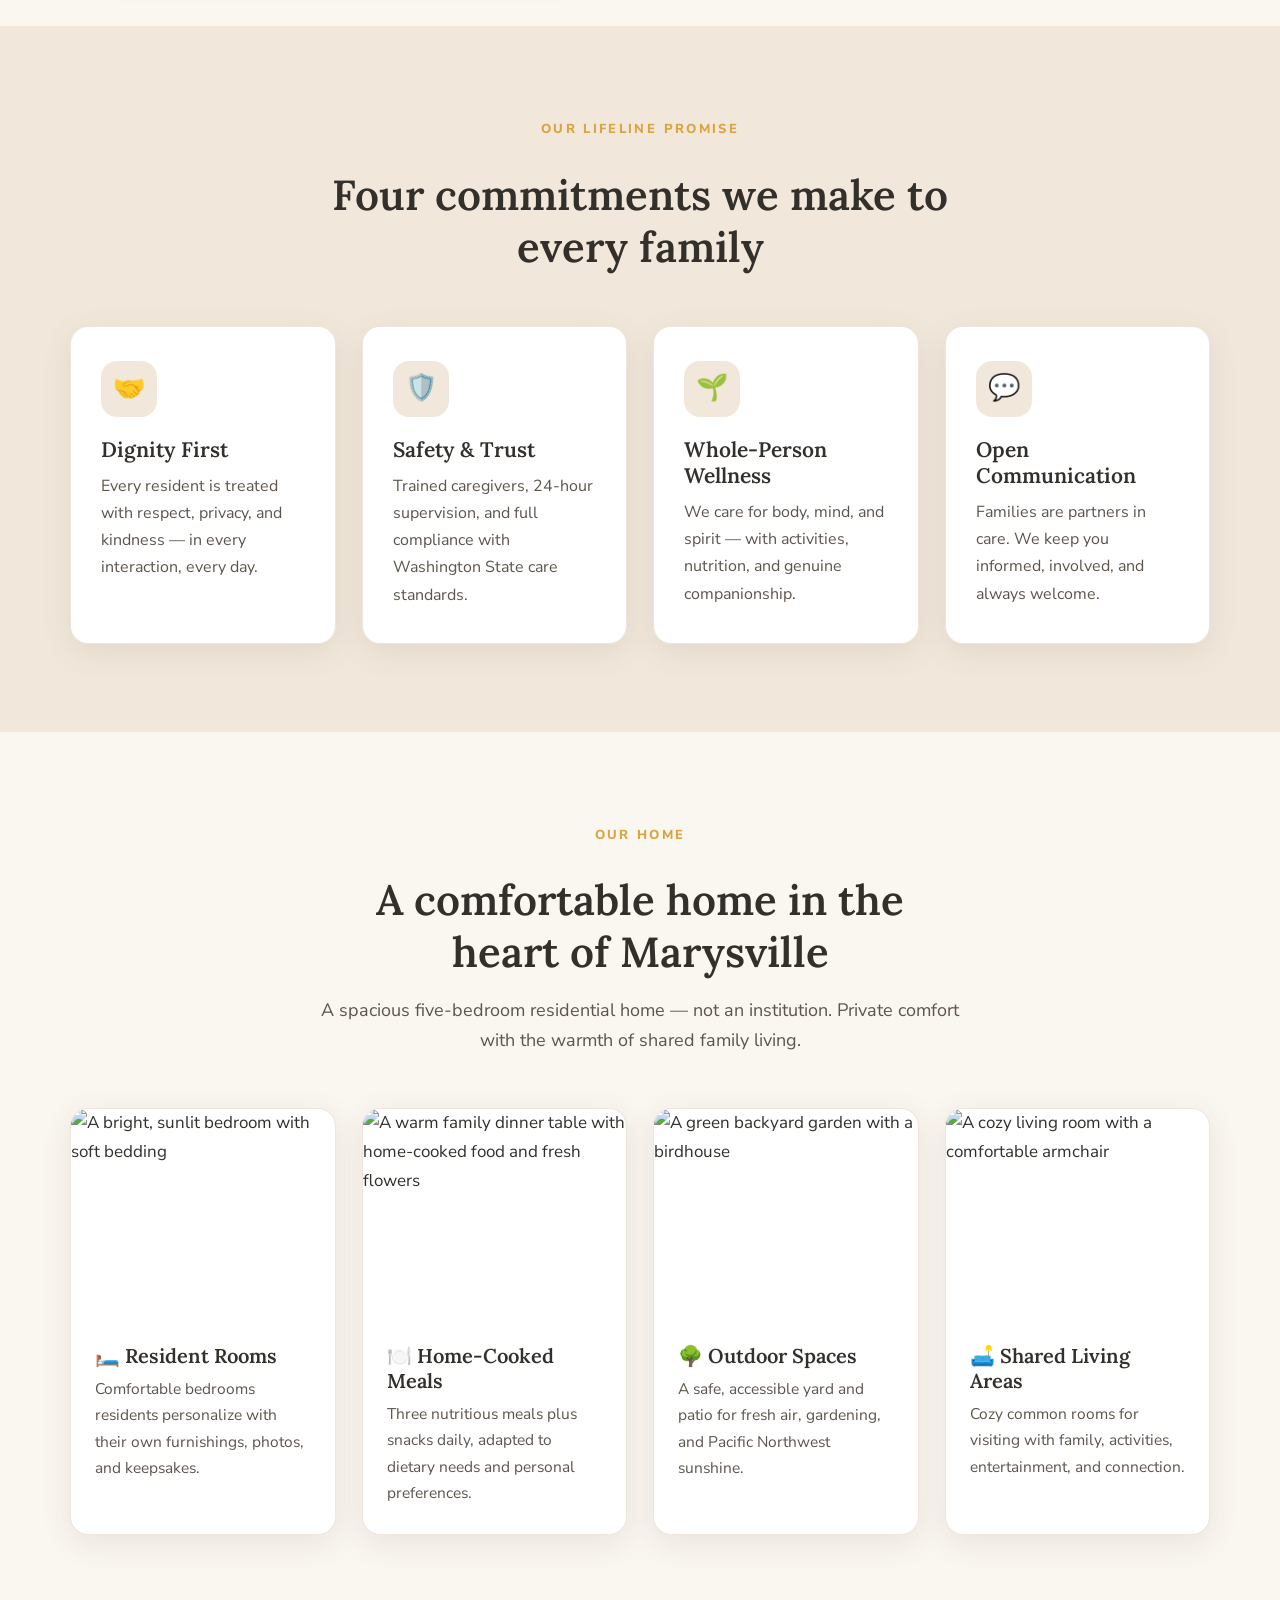
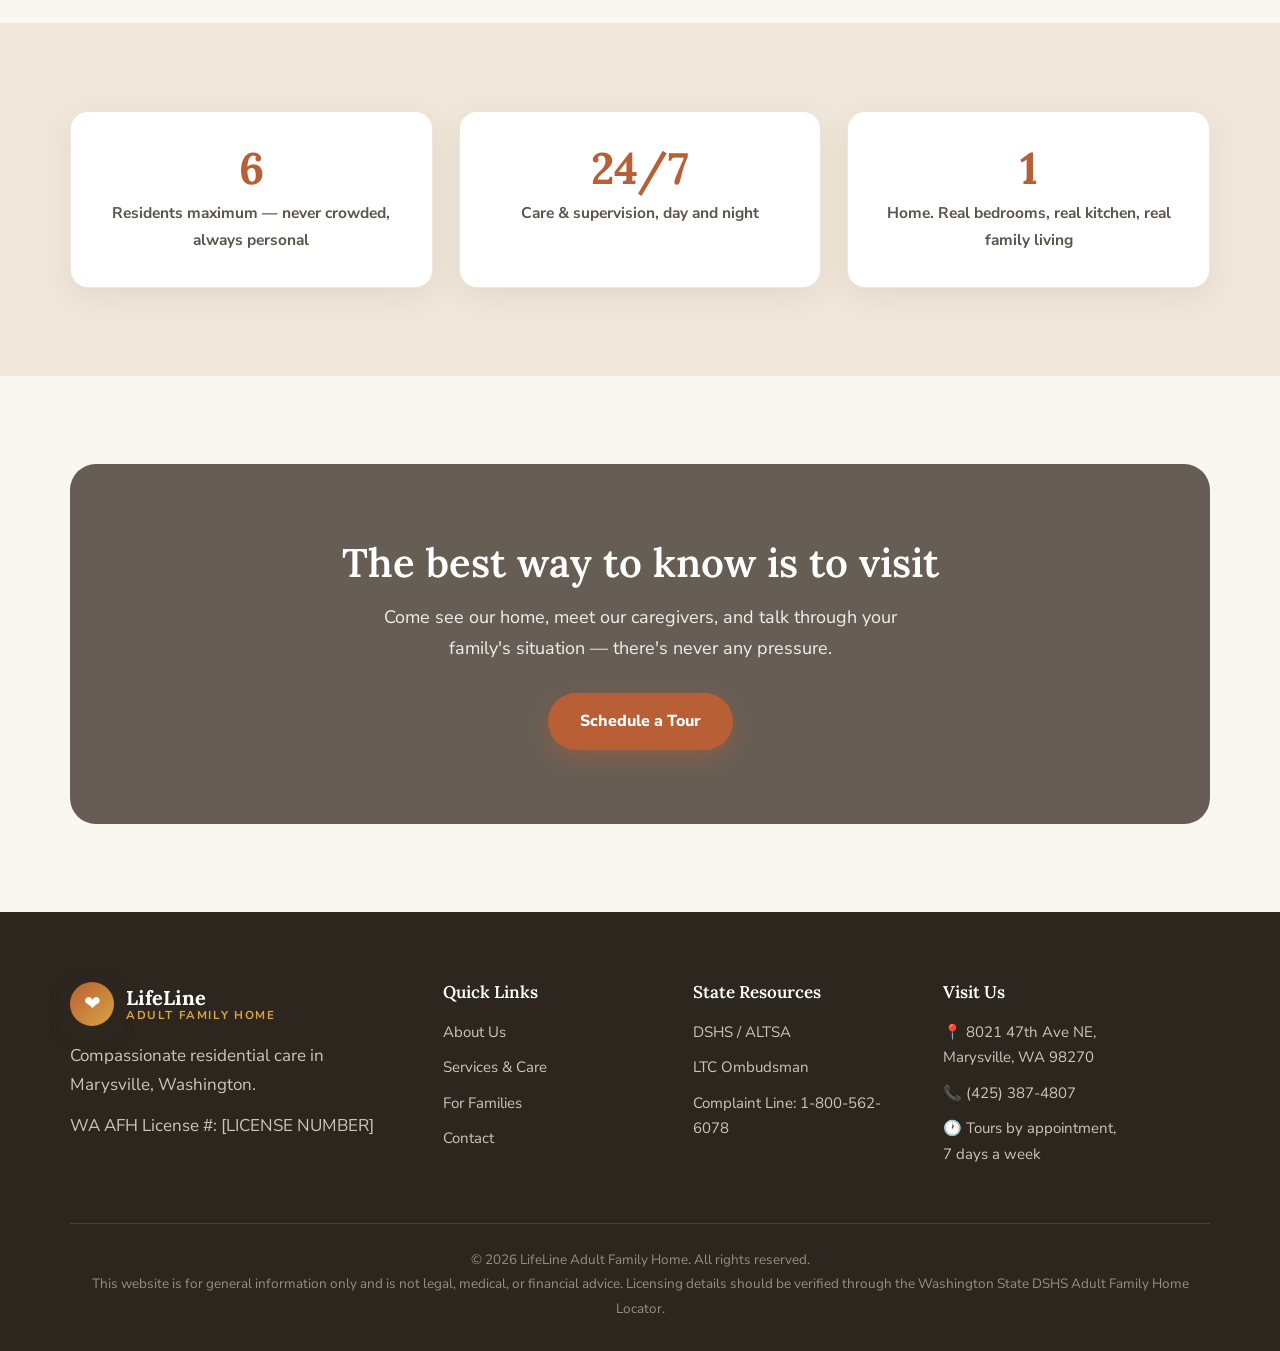
==== commit 170e7968: "Update resident capacity to six" ====
--- a/index.html
+++ b/index.html
@@ -3,7 +3,7 @@
 <head>
   <meta charset="UTF-8" />
   <meta name="viewport" content="width=device-width, initial-scale=1.0" />
-  <meta name="description" content="LifeLine Adult Family Home in Marysville, Washington — compassionate, state-licensed residential care for up to five residents in a warm family home. Schedule a tour today." />
+  <meta name="description" content="LifeLine Adult Family Home in Marysville, Washington — compassionate, state-licensed residential care for up to six residents in a warm family home. Schedule a tour today." />
   <title>LifeLine Adult Family Home | Marysville, WA</title>
   <link rel="preconnect" href="https://fonts.googleapis.com" />
   <link rel="preconnect" href="https://fonts.gstatic.com" crossorigin />
@@ -42,7 +42,7 @@
           <h1>Care that feels like <em>family</em></h1>
           <p class="lead">
             LifeLine is a state-licensed Adult Family Home offering compassionate,
-            around-the-clock care for up to five residents in a warm, comfortable
+            around-the-clock care for up to six residents in a warm, comfortable
             residential setting — because your loved one deserves more than a
             facility. They deserve a home.
           </p>
@@ -51,7 +51,7 @@
             <a class="btn btn-ghost" href="families.html">Resources for Families</a>
           </div>
           <div class="hero-badges">
-            <span>🏡 5-Bed Residential Home</span>
+            <span>🏡 Licensed for 6 Residents</span>
             <span>🕐 24-Hour Care &amp; Supervision</span>
             <span>📋 Licensed by WA DSHS</span>
           </div>
@@ -70,7 +70,7 @@
           <span class="eyebrow">A Different Kind of Care</span>
           <h2>Small by design. Personal by promise.</h2>
           <p>
-            Our home in Marysville is intentionally small. With a maximum of five
+            Our home in Marysville is intentionally small. With a maximum of six
             residents, we give each person the time, attention, and individualized
             care that larger facilities simply cannot. We learn your loved one's
             routines, favorite meals, stories, and needs — and treat them the way
@@ -165,7 +165,7 @@
       <div class="container">
         <div class="stats">
           <div class="stat reveal">
-            <div class="num">5</div>
+            <div class="num">6</div>
             <div class="label">Residents maximum — never crowded, always personal</div>
           </div>
           <div class="stat reveal">
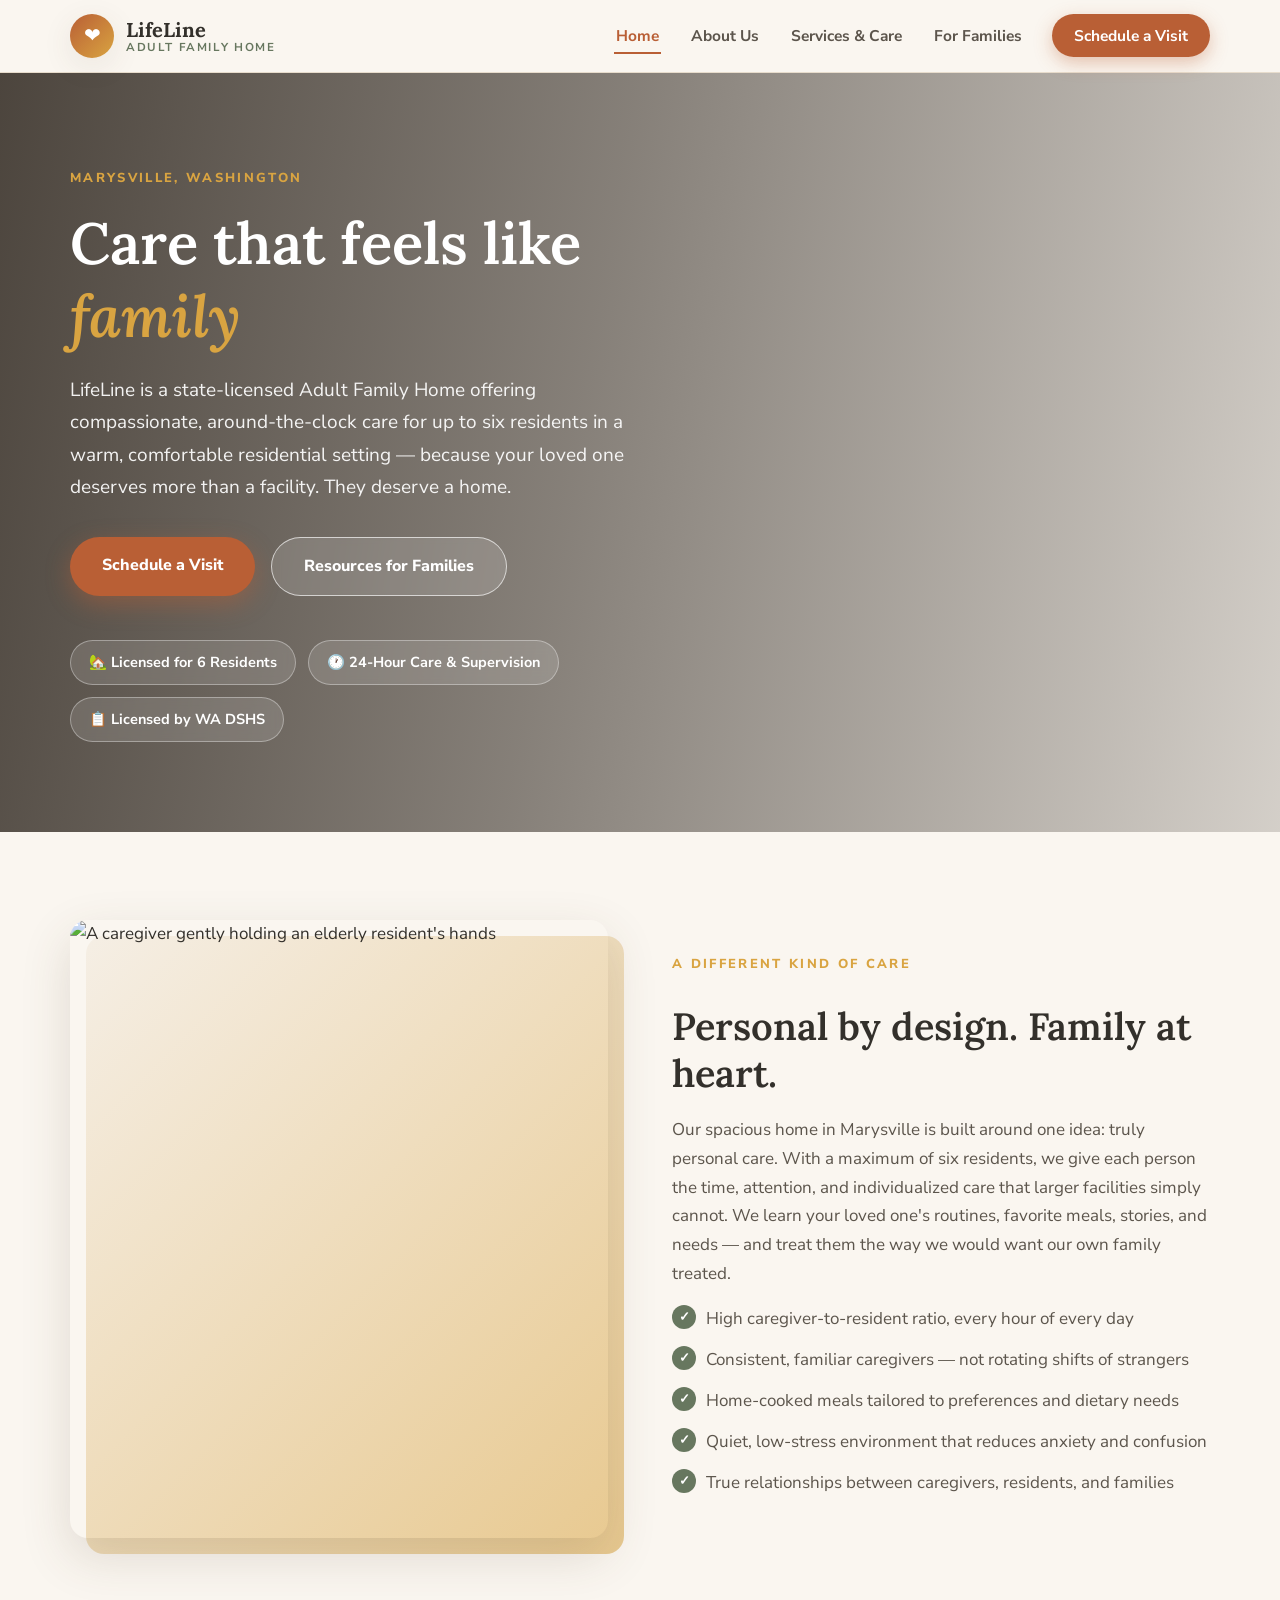
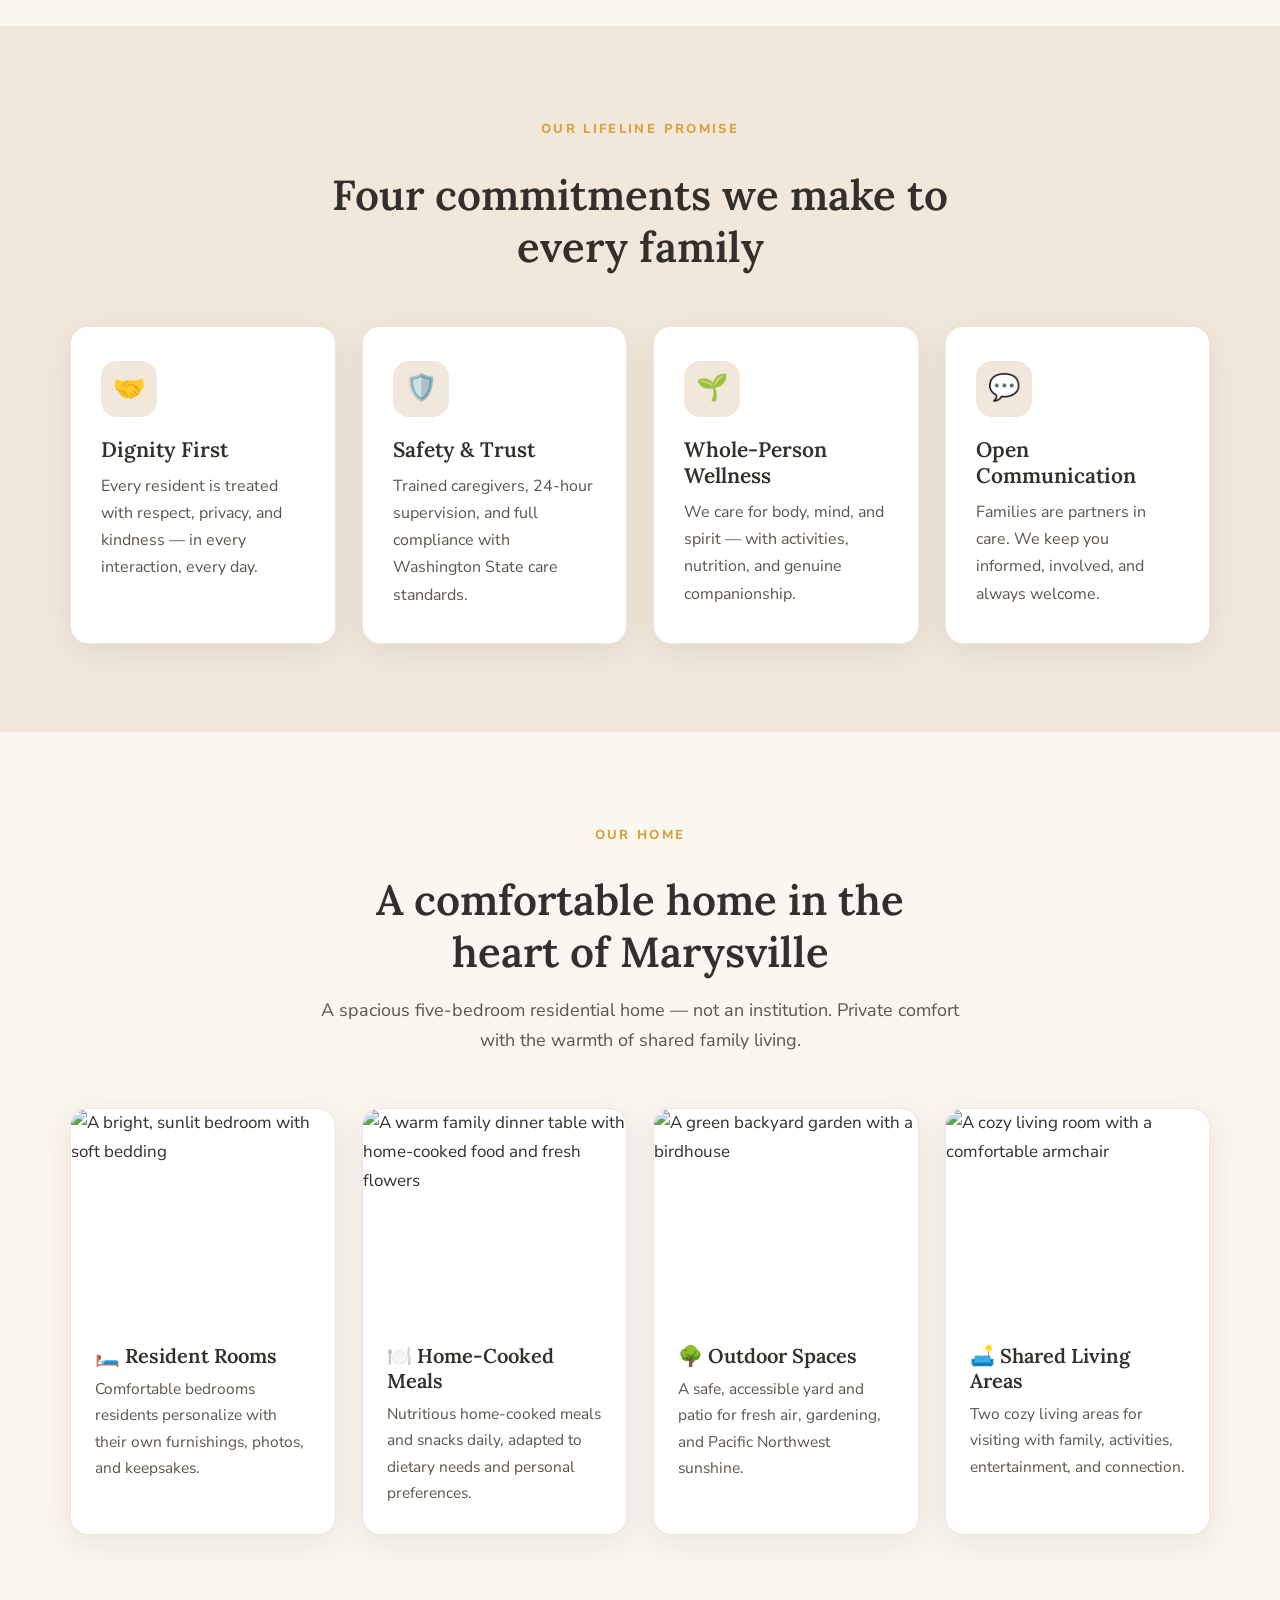
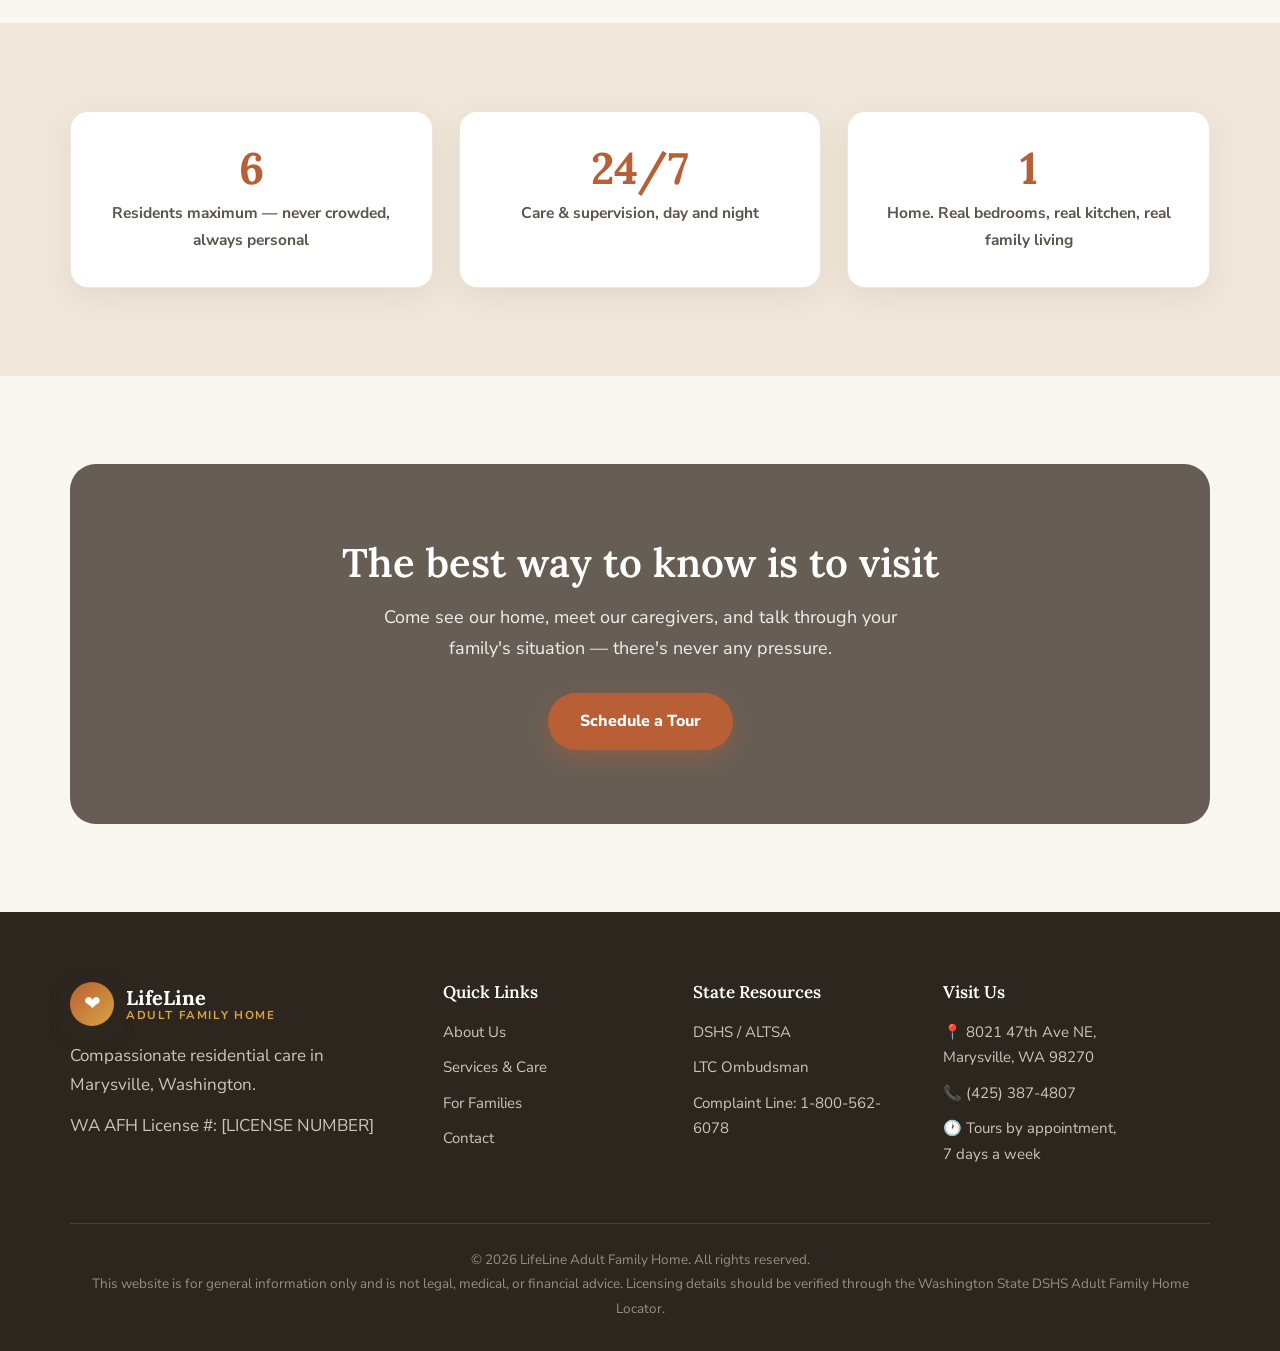
==== commit bdf4e6a6: "Copy updates: remove small-home framing, meals wording, two living areas" ====
--- a/index.html
+++ b/index.html
@@ -68,11 +68,12 @@
         </div>
         <div class="text reveal">
           <span class="eyebrow">A Different Kind of Care</span>
-          <h2>Small by design. Personal by promise.</h2>
+          <h2>Personal by design. Family at heart.</h2>
           <p>
-            Our home in Marysville is intentionally small. With a maximum of six
-            residents, we give each person the time, attention, and individualized
-            care that larger facilities simply cannot. We learn your loved one's
+            Our spacious home in Marysville is built around one idea: truly
+            personal care. With a maximum of six residents, we give each person
+            the time, attention, and individualized care that larger facilities
+            simply cannot. We learn your loved one's
             routines, favorite meals, stories, and needs — and treat them the way
             we would want our own family treated.
           </p>
@@ -139,7 +140,7 @@
             <img src="https://images.unsplash.com/photo-1773912309963-f4cf04d5d962?auto=format&fit=crop&w=700&q=80" alt="A warm family dinner table with home-cooked food and fresh flowers" />
             <div class="body">
               <h3>🍽️ Home-Cooked Meals</h3>
-              <p>Three nutritious meals plus snacks daily, adapted to dietary needs and personal preferences.</p>
+              <p>Nutritious home-cooked meals and snacks daily, adapted to dietary needs and personal preferences.</p>
             </div>
           </div>
           <div class="photo-card reveal">
@@ -153,7 +154,7 @@
             <img src="https://images.unsplash.com/photo-1586023492125-27b2c045efd7?auto=format&fit=crop&w=700&q=80" alt="A cozy living room with a comfortable armchair" />
             <div class="body">
               <h3>🛋️ Shared Living Areas</h3>
-              <p>Cozy common rooms for visiting with family, activities, entertainment, and connection.</p>
+              <p>Two cozy living areas for visiting with family, activities, entertainment, and connection.</p>
             </div>
           </div>
         </div>
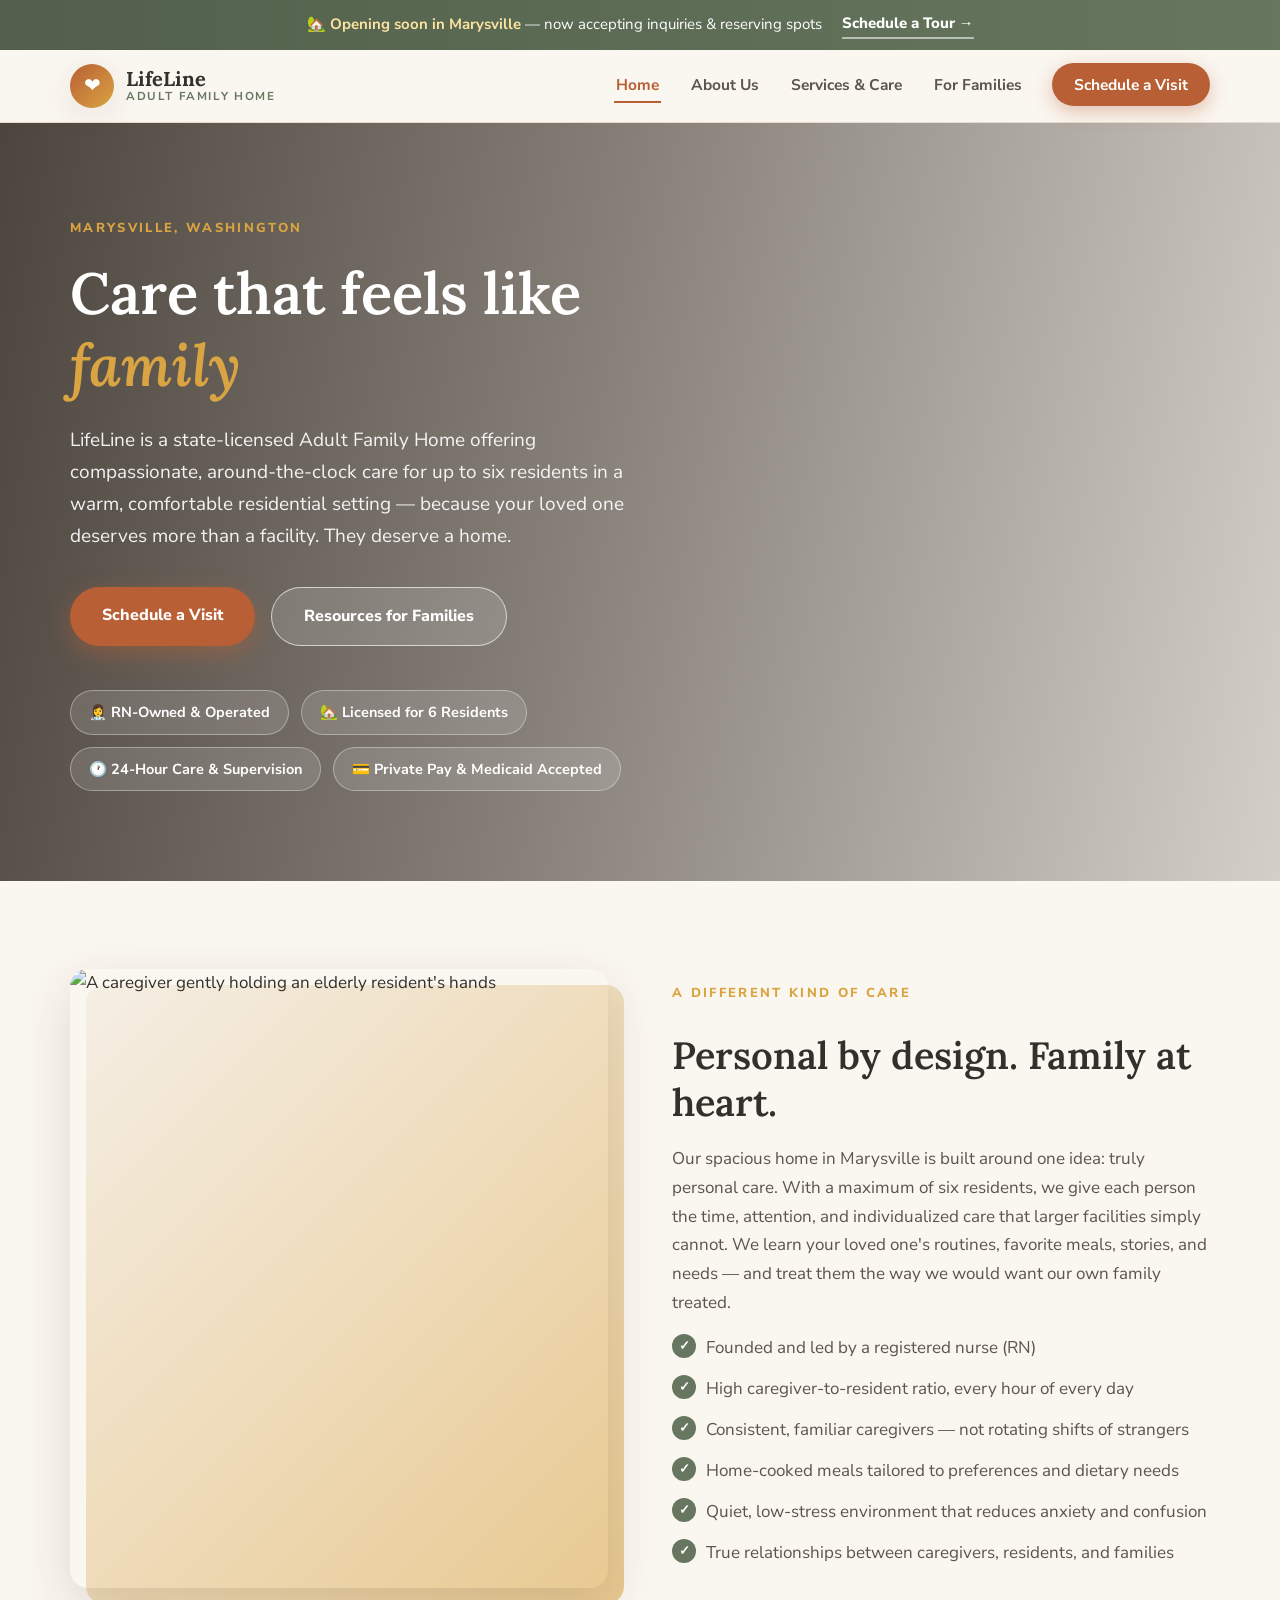
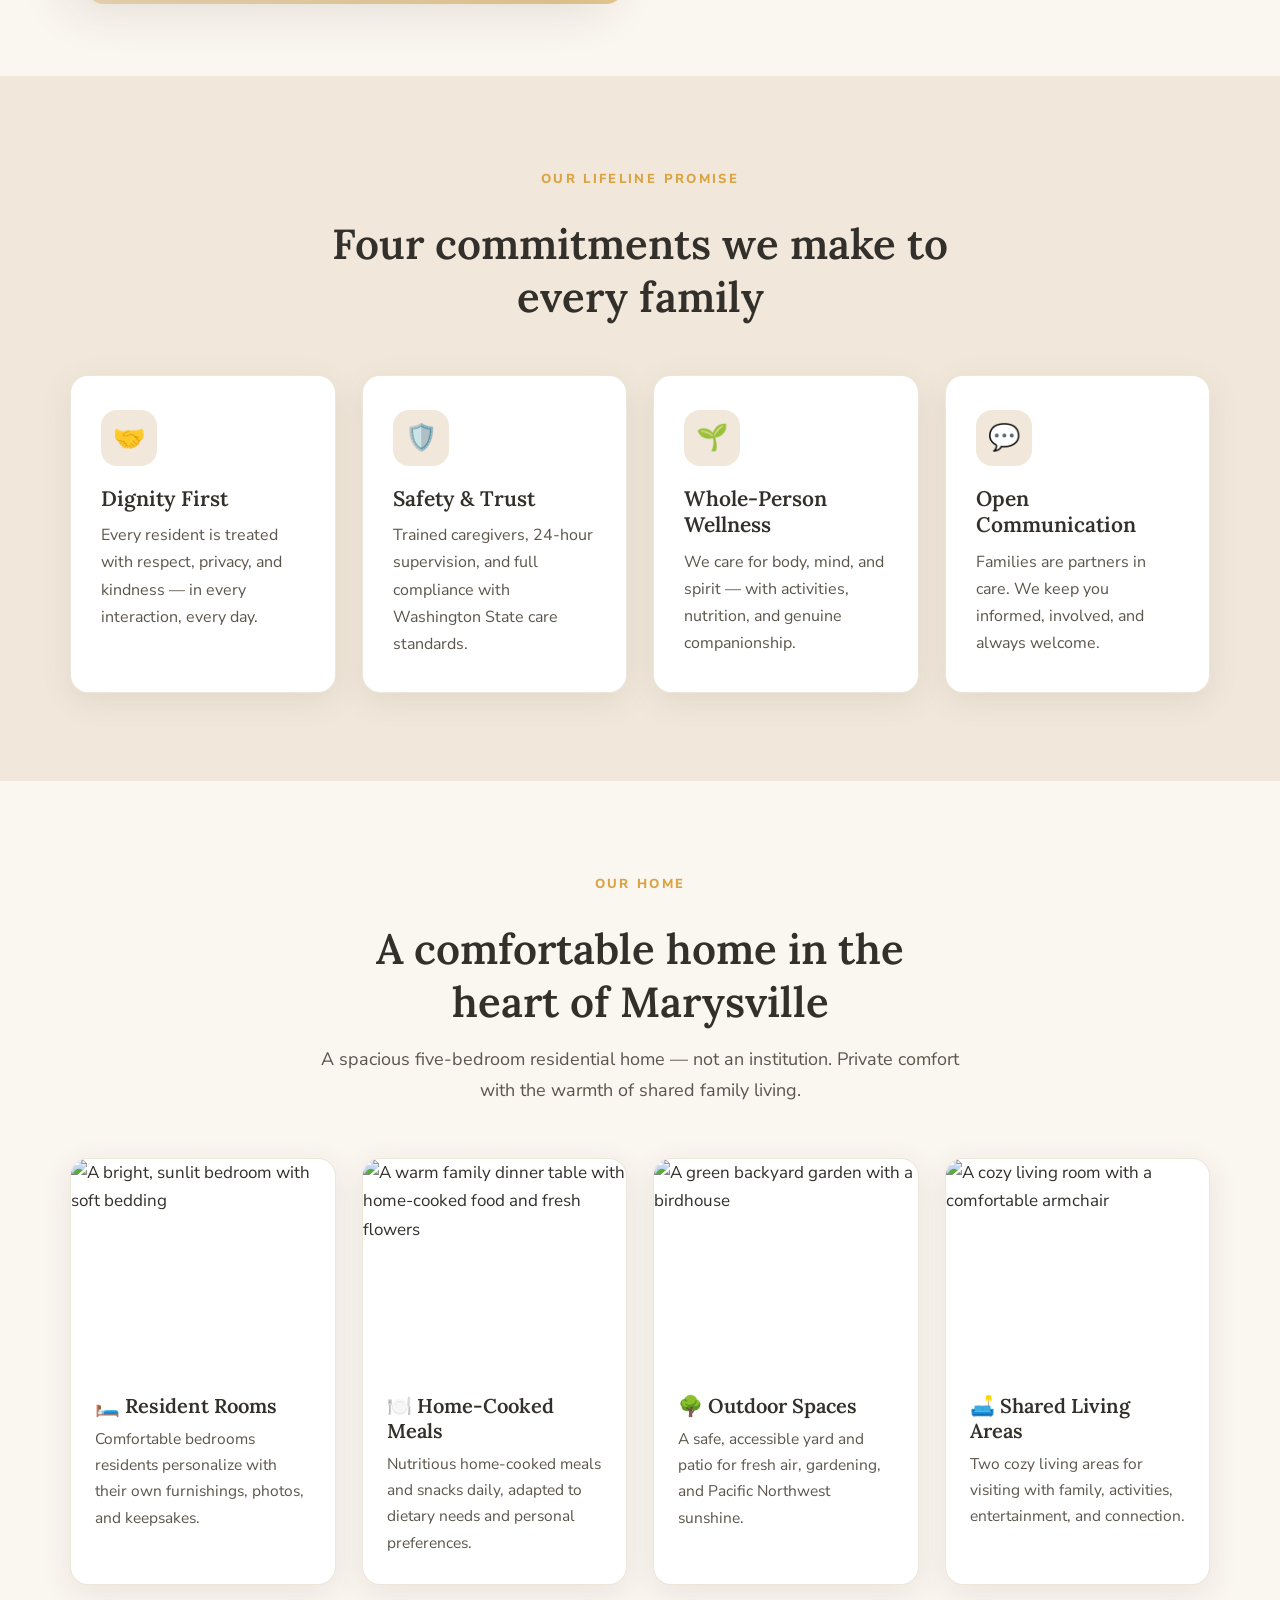
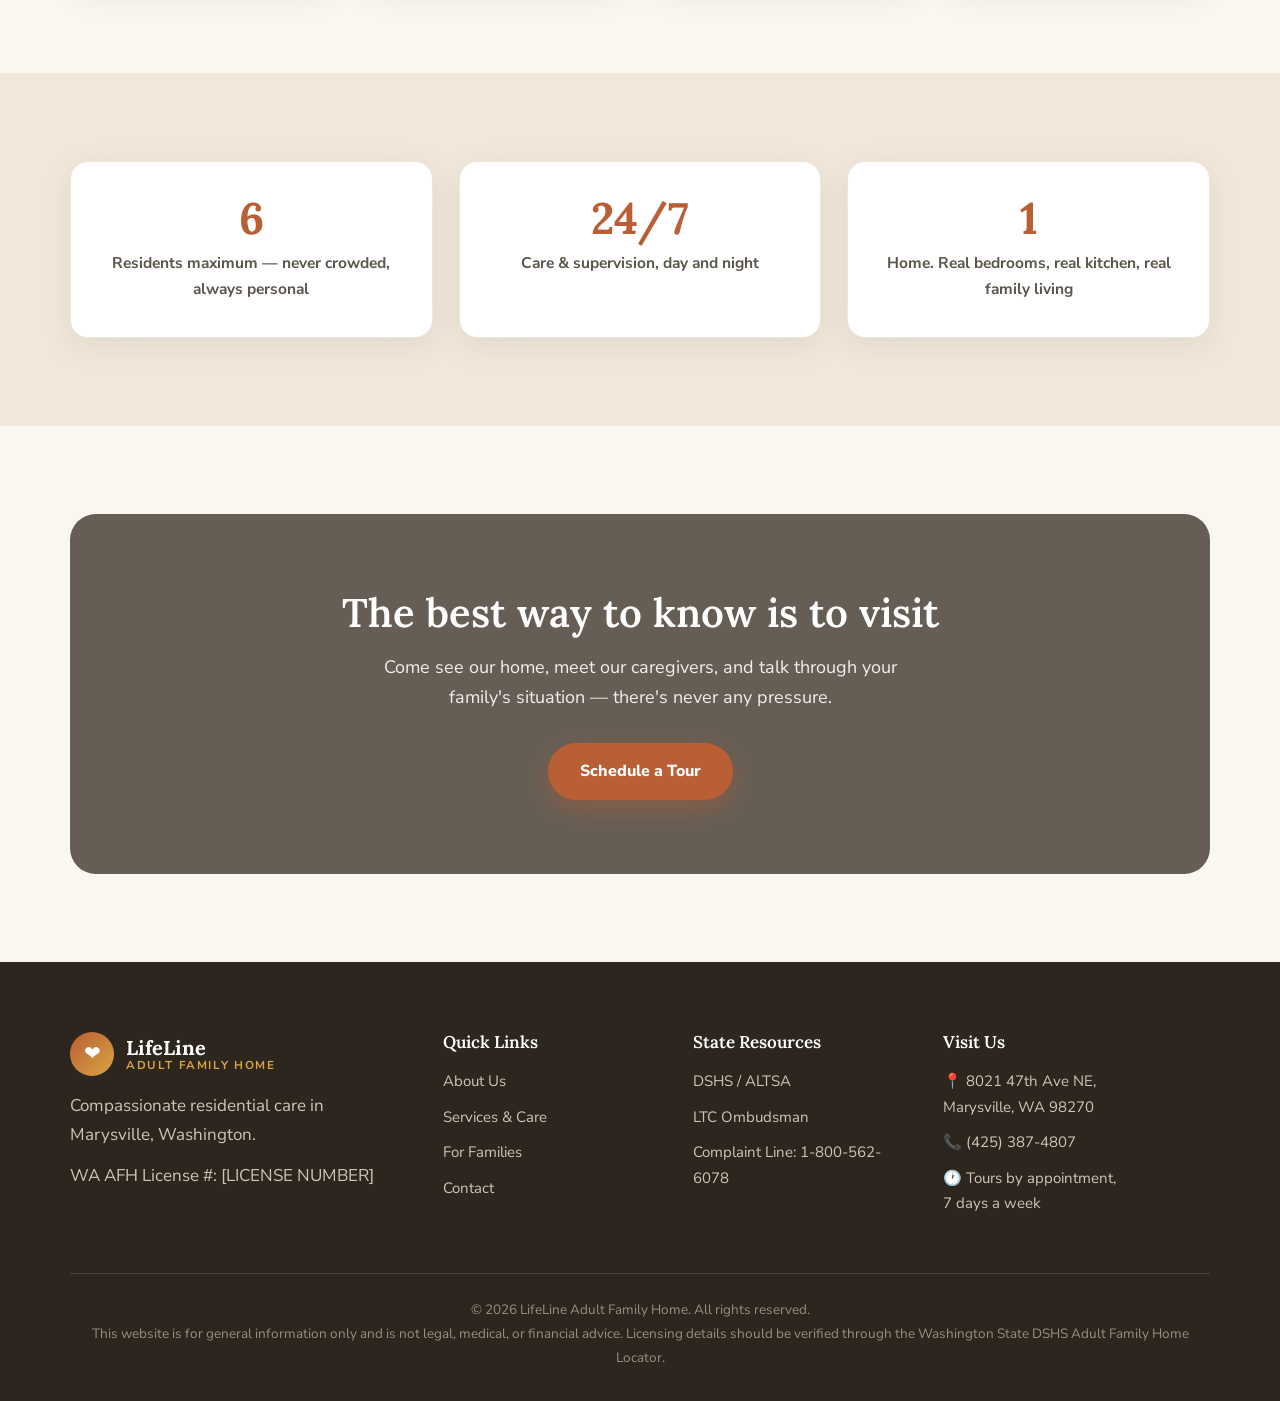
==== commit ed8a3214: "Add announcement bar, RN emphasis, founder story, payment info" ====
--- a/index.html
+++ b/index.html
@@ -3,15 +3,44 @@
 <head>
   <meta charset="UTF-8" />
   <meta name="viewport" content="width=device-width, initial-scale=1.0" />
-  <meta name="description" content="LifeLine Adult Family Home in Marysville, Washington — compassionate, state-licensed residential care for up to six residents in a warm family home. Schedule a tour today." />
+  <meta name="description" content="RN-owned, state-licensed Adult Family Home in Marysville, WA. 24-hour compassionate care for up to six residents. Private pay & Medicaid accepted. Schedule a tour today." />
   <title>LifeLine Adult Family Home | Marysville, WA</title>
   <link rel="preconnect" href="https://fonts.googleapis.com" />
   <link rel="preconnect" href="https://fonts.gstatic.com" crossorigin />
   <link href="https://fonts.googleapis.com/css2?family=Lora:ital,wght@0,500;0,600;0,700;1,600&family=Nunito+Sans:wght@400;700;800&display=swap" rel="stylesheet" />
+  <link rel="canonical" href="https://www.lifelineadultfamilyhome.com/" />
   <link rel="stylesheet" href="styles.css" />
   <link rel="icon" href="data:image/svg+xml,<svg xmlns='http://www.w3.org/2000/svg' viewBox='0 0 100 100'><text y='.9em' font-size='90'>❤️</text></svg>" />
+  <script type="application/ld+json">
+  {
+    "@context": "https://schema.org",
+    "@type": "LocalBusiness",
+    "name": "LifeLine Adult Family Home",
+    "description": "State-licensed Adult Family Home in Marysville, WA offering 24-hour compassionate residential care for up to six residents.",
+    "url": "https://www.lifelineadultfamilyhome.com/",
+    "telephone": "+14253874807",
+    "address": {
+      "@type": "PostalAddress",
+      "streetAddress": "8021 47th Ave NE",
+      "addressLocality": "Marysville",
+      "addressRegion": "WA",
+      "postalCode": "98270",
+      "addressCountry": "US"
+    },
+    "geo": { "@type": "GeoCoordinates", "latitude": 48.0736, "longitude": -122.1440 },
+    "openingHours": "Mo-Su 00:00-24:00",
+    "priceRange": "$$"
+  }
+  </script>
 </head>
 <body>
+
+  <div class="announce">
+    <div class="container announce-inner">
+      <span>🏡 <strong>Opening soon in Marysville</strong> — now accepting inquiries &amp; reserving spots</span>
+      <a href="contact.html">Schedule a Tour →</a>
+    </div>
+  </div>
 
   <header class="site-header">
     <nav class="nav container" aria-label="Main navigation">
@@ -51,9 +80,10 @@
             <a class="btn btn-ghost" href="families.html">Resources for Families</a>
           </div>
           <div class="hero-badges">
+            <span>👩‍⚕️ RN-Owned &amp; Operated</span>
             <span>🏡 Licensed for 6 Residents</span>
             <span>🕐 24-Hour Care &amp; Supervision</span>
-            <span>📋 Licensed by WA DSHS</span>
+            <span>💳 Private Pay &amp; Medicaid Accepted</span>
           </div>
         </div>
       </div>
@@ -78,6 +108,7 @@
             we would want our own family treated.
           </p>
           <ul class="checklist">
+            <li>Founded and led by a registered nurse (RN)</li>
             <li>High caregiver-to-resident ratio, every hour of every day</li>
             <li>Consistent, familiar caregivers — not rotating shifts of strangers</li>
             <li>Home-cooked meals tailored to preferences and dietary needs</li>
--- a/styles.css
+++ b/styles.css
@@ -41,6 +41,19 @@
 
 a { color: var(--terracotta); text-decoration: none; }
 a:hover { color: var(--terracotta-dark); }
+
+/* ---------- Announcement bar ---------- */
+.announce {
+  background: linear-gradient(90deg, var(--sage-dark), var(--sage));
+  color: #fff; font-size: 15px; padding: 11px 0;
+}
+.announce-inner { display: flex; justify-content: center; align-items: center; gap: 20px; flex-wrap: wrap; text-align: center; }
+.announce strong { color: #FBE3A0; }
+.announce a {
+  color: #fff; font-weight: 800; white-space: nowrap;
+  border-bottom: 2px solid rgba(255,255,255,0.55);
+}
+.announce a:hover { color: #FBE3A0; border-bottom-color: #FBE3A0; }
 
 /* ---------- Header ---------- */
 .site-header {
